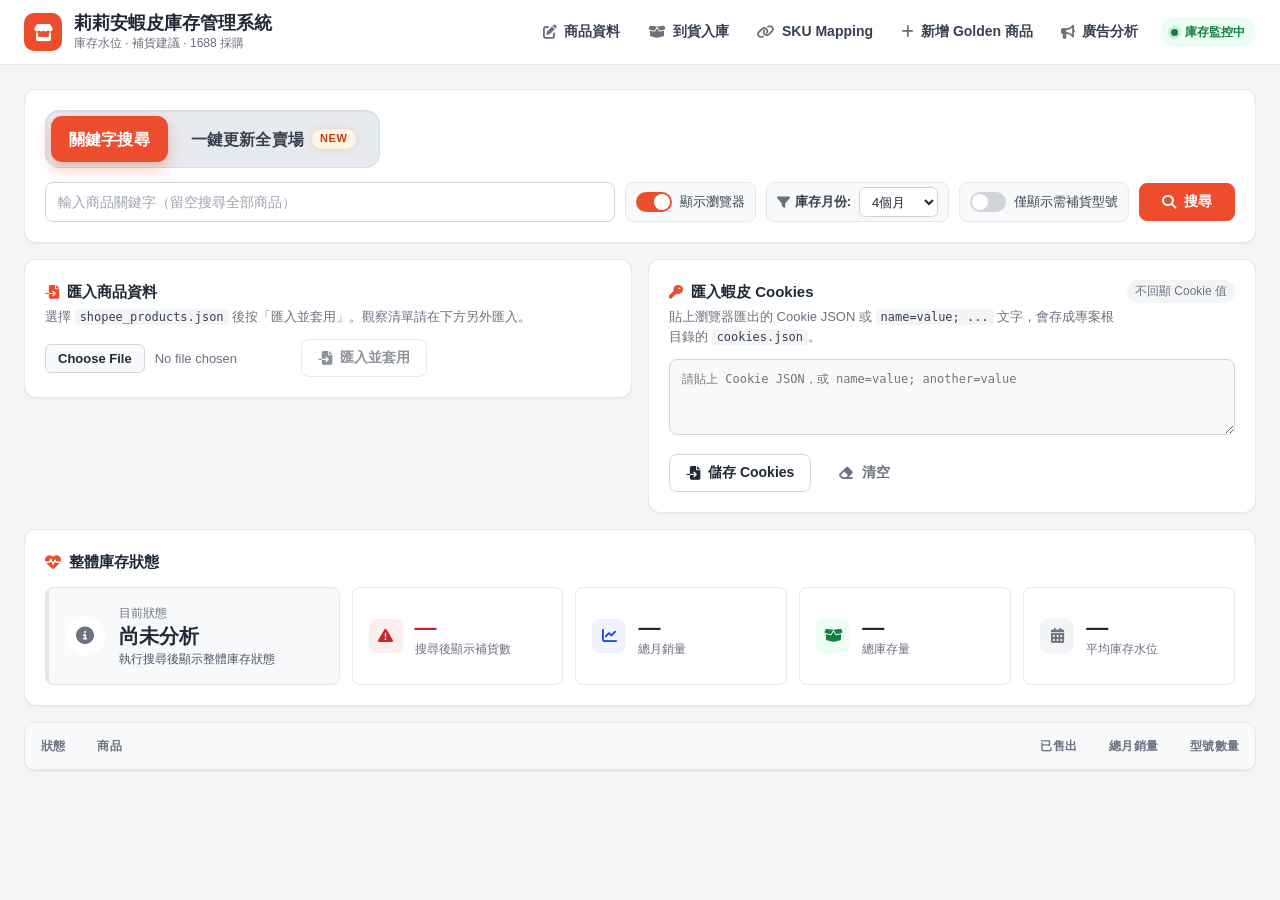
==== index.html @ fb9d6ea0 "Replace the Excel card with a prominent search-mode toggle. Keyword search stays the default and is " ====
<!DOCTYPE html>
<html lang="zh-TW">
<head>
    <meta charset="UTF-8">
    <meta name="viewport" content="width=device-width, initial-scale=1.0">
    <title>莉莉安蝦皮庫存管理系統</title>
    <link rel="stylesheet" href="https://cdnjs.cloudflare.com/ajax/libs/font-awesome/6.4.0/css/all.min.css">
    <link rel="stylesheet" href="styles.css?v=20261015-search-toggle-new">
</head>
<body class="inventory-home">
    <header>
        <div class="header-content">
            <div class="logo-container">
                <div class="logo-circle">
                    <i class="fas fa-store"></i>
                </div>
                <div class="brand-text">
                    <h1>莉莉安蝦皮庫存管理系統</h1>
                    <span class="brand-subtitle">庫存水位 · 補貨建議 · 1688 採購</span>
                </div>
            </div>
            <div class="header-actions">
                <a class="btn-secondary header-link-button" href="/products.html">
                    <i class="fas fa-pen-to-square"></i>
                    商品資料
                </a>
                <a class="btn-secondary header-link-button" href="/inbound.html">
                    <i class="fas fa-box-open"></i>
                    到貨入庫
                </a>
                <a class="btn-secondary header-link-button" href="/sku-mapping.html">
                    <i class="fas fa-link"></i>
                    SKU Mapping
                </a>
                <a class="btn-secondary header-link-button" href="/golden-import.html">
                    <i class="fas fa-plus"></i>
                    新增 Golden 商品
                </a>
                <a class="btn-secondary header-link-button" href="/ads.html">
                    <i class="fas fa-bullhorn"></i>
                    廣告分析
                </a>
                <div class="stats-badge">
                    <span class="stats-dot" aria-hidden="true"></span>
                    <span>庫存監控中</span>
                </div>
            </div>
        </div>
    </header>

    <div class="container">
        <div class="card">
            <div class="search-mode" role="group" aria-label="更新方式">
                <button type="button" id="searchModeKeyword" class="search-mode-option is-active" aria-pressed="true">關鍵字搜尋</button>
                <button type="button" id="searchModeOneClick" class="search-mode-option" aria-pressed="false" title="新功能：採用 Excel，比整店爬蟲快">一鍵更新全賣場<span class="search-mode-new" aria-hidden="true">NEW</span></button>
            </div>
            <div class="search-container">
                <div class="search-input-slot" id="searchInputSlot">
                    <input type="text" id="searchInput" placeholder="輸入商品關鍵字（留空搜尋全部商品）" aria-label="商品關鍵字">
                </div>
                <div class="one-click-slot" id="oneClickSlot" hidden>
                    <button id="oneClickUpdateButton" class="btn-primary" type="button">
                        <i class="fas fa-arrows-rotate"></i>
                        一鍵更新全賣場庫存
                    </button>
                    <p class="one-click-hint">新・採用 Excel，比整店爬蟲快</p>
                </div>
                <div class="headless-option">
                    <label class="toggle-switch">
                        <input type="checkbox" id="headlessMode" checked>
                        <span class="toggle-slider"></span>
                    </label>
                    <span>顯示瀏覽器</span>
                </div>
                <div class="filter-option">
                    <label for="inventoryMonth"><i class="fas fa-filter"></i> 庫存月份:</label>
                    <select id="inventoryMonth">
                        <option value="1">1個月</option>
                        <option value="2">2個月</option>
                        <option value="3">3個月</option>
                        <option value="4" selected>4個月</option>
                        <option value="5">5個月</option>
                        <option value="6">6個月</option>
                        <option value="7">7個月</option>
                        <option value="8">8個月</option>
                        <option value="9">9個月</option>
                        <option value="10">10個月</option>
                    </select>
                </div>
                <div class="filter-option">
                    <label class="toggle-switch">
                        <input type="checkbox" id="filterMode">
                        <span class="toggle-slider"></span>
                    </label>
                    <span>僅顯示需補貨型號</span>
                </div>
                <button id="searchButton" class="btn-primary">
                    <i class="fas fa-search"></i>
                    搜尋
                </button>
            </div>
        </div>

        <section class="home-tools" aria-label="資料匯入">
            <div class="card cookie-import-card shopee-products-import-card">
                <div class="cookie-import-header">
                    <div>
                        <h3><i class="fas fa-file-import"></i> 匯入商品資料</h3>
                        <p>選擇 <code>shopee_products.json</code> 後按「匯入並套用」。觀察清單請在下方另外匯入。</p>
                    </div>
                </div>
                <div class="shopee-products-import-actions">
                    <input id="shopeeProductsFile" type="file" accept=".json,application/json">
                    <button id="shopeeProductsImportButton" class="btn-secondary" type="button" disabled>
                        <i class="fas fa-file-import"></i>
                        匯入並套用
                    </button>
                    <span id="shopeeProductsImportStatus" class="shopee-products-import-status" role="status" aria-live="polite"></span>
                </div>
            </div>

            <div class="card cookie-import-card">
                <div class="cookie-import-header">
                    <div>
                        <h3><i class="fas fa-key"></i> 匯入蝦皮 Cookies</h3>
                        <p>貼上瀏覽器匯出的 Cookie JSON 或 <code>name=value; ...</code> 文字，會存成專案根目錄的 <code>cookies.json</code>。</p>
                    </div>
                    <span class="cookie-import-hint">不回顯 Cookie 值</span>
                </div>
                <textarea id="cookieImportText" class="cookie-import-textarea" rows="3" spellcheck="false" placeholder="請貼上 Cookie JSON，或 name=value; another=value" autocomplete="off"></textarea>
                <div class="cookie-import-actions">
                    <button id="cookieImportButton" class="btn-secondary" type="button">
                        <i class="fas fa-file-import"></i>
                        儲存 Cookies
                    </button>
                    <button id="cookieImportClearButton" class="btn-outline" type="button">
                        <i class="fas fa-eraser"></i>
                        清空
                    </button>
                    <span id="cookieImportStatus" class="cookie-import-status" role="status" aria-live="polite"></span>
                </div>
            </div>
        </section>

        <!-- 庫存健康儀表板 (Dashboard Summary) -->
        <div class="card dashboard-summary" id="dashboardSummary">
            <div class="dashboard-header">
                <i class="fas fa-heartbeat"></i>
                <h3>整體庫存狀態</h3>
            </div>
            <div class="dashboard-content">
                <!-- 狀態指示器 -->
                <div class="dashboard-status-card" id="overallStatusCard">
                    <div class="status-icon-wrapper">
                        <i class="fas fa-circle-info" id="statusIcon"></i>
                    </div>
                    <div class="status-info">
                        <div class="status-title">目前狀態</div>
                        <div class="status-value" id="overallStatusText">尚未分析</div>
                        <div class="status-desc" id="overallStatusDesc">執行搜尋後顯示整體庫存狀態</div>
                    </div>
                </div>

                <!-- 關鍵指標 -->
                <div class="dashboard-metrics">
                    <div class="metric-item">
                        <div class="metric-icon alert-icon">
                            <i class="fas fa-exclamation-triangle"></i>
                        </div>
                        <div class="metric-info">
                            <div class="metric-value text-danger" id="restockModelsCount">—</div>
                            <div class="metric-label" id="restockModelsLabel">搜尋後顯示補貨數</div>
                        </div>
                    </div>
                    
                    <div class="metric-item">
                        <div class="metric-icon info-icon">
                            <i class="fas fa-chart-line"></i>
                        </div>
                        <div class="metric-info">
                            <div class="metric-value" id="dashboardTotalSales">—</div>
                            <div class="metric-label">總月銷量</div>
                        </div>
                    </div>

                    <div class="metric-item">
                        <div class="metric-icon success-icon">
                            <i class="fas fa-box-open"></i>
                        </div>
                        <div class="metric-info">
                            <div class="metric-value" id="dashboardTotalStock">—</div>
                            <div class="metric-label">總庫存量</div>
                        </div>
                    </div>

                    <div class="metric-item">
                        <div class="metric-icon" id="avgLevelIconWrapper">
                            <i class="fas fa-calendar-alt"></i>
                        </div>
                        <div class="metric-info">
                            <div class="metric-value" id="dashboardAvgLevel">—</div>
                            <div class="metric-label">平均庫存水位</div>
                        </div>
                    </div>
                </div>
            </div>
        </div>

        <div class="card cookie-import-card personal-watchlist-card" id="personalWatchlistCard" hidden>
            <div class="cookie-import-header">
                <div>
                    <h3><i class="fas fa-bookmark"></i> 個人觀察清單</h3>
                    <p>匯入觀察清單後可切換「只顯示我的觀察清單」。清單會保留在此瀏覽器，再次匯入商品資料也會保留目前的篩選。</p>
                </div>
                <span class="cookie-import-hint" id="personalWatchlistSummary">尚未匯入</span>
            </div>
            <div class="personal-watchlist-actions">
                <input id="personalWatchlistFile" type="file" accept=".json,application/json">
                <button id="personalWatchlistImportButton" class="btn-secondary" type="button" disabled>
                    <i class="fas fa-file-import"></i>
                    匯入 JSON
                </button>
                <div class="filter-option personal-watchlist-toggle">
                    <label class="toggle-switch">
                        <input type="checkbox" id="personalWatchlistOnlyToggle" disabled>
                        <span class="toggle-slider"></span>
                    </label>
                    <span>只顯示我的觀察清單</span>
                </div>
                <span id="personalWatchlistStatus" class="personal-watchlist-status" role="status" aria-live="polite"></span>
            </div>
        </div>

        <!-- 進階搜尋區塊 -->
        <div class="card" id="advancedSearchCard" style="display: none;">
            <div class="search-container">
                <div class="filter-info">
                    <i class="fas fa-filter"></i>
                    <span>進階篩選</span>
                </div>
                <input type="text" id="advancedSearchInput" placeholder="輸入關鍵字...">
                <div class="filter-option search-option">
                    <span>搜尋範圍:</span>
                    <div class="radio-group">
                        <label>
                            <input type="radio" name="searchOption" id="searchOptionProduct" value="product" checked>
                            <span>商品名稱</span>
                        </label>
                        <label>
                            <input type="radio" name="searchOption" id="searchOptionModel" value="model">
                            <span>型號名稱</span>
                        </label>
                        <label>
                            <input type="radio" name="searchOption" id="searchOptionBoth" value="both">
                            <span>全部</span>
                        </label>
                    </div>
                </div>
                <div class="button-group">
                    <button id="advancedSearchButton" class="btn-secondary">
                        <i class="fas fa-search-plus"></i>
                        篩選
                    </button>
                    <button id="clearAdvancedSearchButton" class="btn-outline">
                        <i class="fas fa-times"></i>
                        清除篩選
                    </button>
                </div>
            </div>
        </div>

        <div id="loading" class="loading card">
            <div class="spinner-container">
                <div class="spinner"></div>
                <div class="spinner-inner"></div>
            </div>
            <h3 class="status-message">正在爬取資料，請稍候...</h3>
            <div class="progress-container">
                <div id="progressBar" class="progress-bar"></div>
            </div>
            <div id="progressText" class="progress-text">0%</div>
            <p id="statusMessage" class="status-message">初始化爬蟲...</p>
            <p>這可能需要幾分鐘時間，取決於商品數量</p>
        </div>

        <div id="batchRestockToolbar" class="card batch-restock-toolbar" hidden>
            <div>
                <strong><i class="fas fa-cart-plus"></i> 觀察清單整頁 1688 補貨</strong>
                <p id="batchRestockToolbarSummary">先預覽目前畫面可見的商品，確認後再依序加入採購車。</p>
            </div>
            <button id="openBatchRestockButton" type="button" class="btn-primary">
                <i class="fas fa-list-check"></i>
                整頁一鍵補貨
            </button>
        </div>

        <div id="restockBatchCard" class="card restock-batch-card" hidden>
            <div class="restock-batch-header">
                <div>
                    <strong id="restockBatchTitle">1688 批次補貨</strong>
                    <p id="restockBatchSummary">尚未開始整頁補貨。</p>
                </div>
                <span id="restockBatchStatusBadge" class="restock-batch-badge">待機</span>
            </div>
            <div id="restockBatchDetails" class="restock-batch-details"></div>
            <div class="restock-batch-actions">
                <button id="resumeRestockBatchButton" type="button" class="btn-primary" hidden>
                    重新檢查採購車並繼續
                </button>
                <a id="openRestockBatchReportLink" class="btn-secondary" hidden target="_blank" rel="noopener">
                    開啟報告
                </a>
            </div>
        </div>
        
        <div class="table-container">
            <table class="product-list" id="productTable">
                <thead>
                    <tr>
                        <th>狀態</th>
                        <th>商品</th>
                        <th>已售出</th>
                        <th>總月銷量</th>
                        <th>型號數量</th>
                    </tr>
                </thead>
                <tbody id="productList">
                    <!-- 商品資料將在這裡動態生成 -->
                </tbody>
            </table>
        </div>
    </div>

    <section id="restockOperationStatus" class="restock-operation-status" aria-live="polite" hidden></section>

    <script src="script.js?v=20261015-search-toggle-new"></script>
</body>
</html>
---- styles.css ----
:root {
    --primary-color: #ff5722;
    --secondary-color: #ff9800;
    --accent-color: #2196f3;
    --text-color: #333;
    --light-gray: #f5f5f5;
    --medium-gray: #e0e0e0;
    --dark-gray: #757575;
    --success-color: #4caf50;
    --warning-color: #ff9800;
    --danger-color: #f44336;
    --border-radius: 8px;
    --box-shadow: 0 4px 6px rgba(0, 0, 0, 0.1);
    --transition: all 0.3s ease;
}

* {
    margin: 0;
    padding: 0;
    box-sizing: border-box;
}

body {
    font-family: 'Segoe UI', Tahoma, Geneva, Verdana, sans-serif;
    background-color: #f9f9f9;
    color: var(--text-color);
    line-height: 1.6;
    padding: 0;
    margin: 0;
}

.container {
    max-width: 1200px;
    margin: 0 auto;
    padding: 20px;
}

header {
    background: linear-gradient(135deg, #ff7043, #ff5722);
    color: white;
    padding: 25px 0 0 0;
    box-shadow: 0 4px 12px rgba(0, 0, 0, 0.1);
    margin-bottom: 40px;
    position: relative;
    overflow: hidden;
}

.header-content {
    display: flex;
    justify-content: space-between;
    align-items: center;
    max-width: 1200px;
    margin: 0 auto;
    padding: 0 20px 20px;
    position: relative;
    z-index: 2;
}

.logo-container {
    display: flex;
    align-items: center;
    gap: 15px;
}

.logo-circle {
    width: 50px;
    height: 50px;
    background-color: white;
    border-radius: 50%;
    display: flex;
    align-items: center;
    justify-content: center;
    box-shadow: 0 4px 8px rgba(0, 0, 0, 0.1);
    animation: pulse 2s infinite;
}

@keyframes pulse {
    0% {
        box-shadow: 0 0 0 0 rgba(255, 255, 255, 0.7);
    }
    70% {
        box-shadow: 0 0 0 10px rgba(255, 255, 255, 0);
    }
    100% {
        box-shadow: 0 0 0 0 rgba(255, 255, 255, 0);
    }
}

.logo-circle i {
    font-size: 24px;
    color: #ff5722;
}

h1 {
    font-size: 28px;
    font-weight: 600;
    margin: 0;
    text-shadow: 1px 1px 2px rgba(0, 0, 0, 0.1);
    letter-spacing: 0.5px;
}

.header-actions {
    display: flex;
    gap: 15px;
    align-items: center;
}

.stats-badge {
    display: flex;
    align-items: center;
    gap: 8px;
    background-color: rgba(255, 255, 255, 0.2);
    padding: 8px 15px;
    border-radius: 20px;
    font-size: 14px;
    font-weight: 500;
    transition: all 0.3s ease;
    cursor: pointer;
}

.stats-badge:hover {
    background-color: rgba(255, 255, 255, 0.3);
    transform: translateY(-2px);
}

.stats-badge i {
    font-size: 16px;
}

.header-wave {
    position: absolute;
    bottom: 0;
    left: 0;
    width: 100%;
    line-height: 0;
    z-index: 1;
}

.header-wave svg {
    display: block;
    width: 100%;
    height: 40px;
}

.alibaba-field-grid {
    display: grid;
    grid-template-columns: repeat(2, minmax(0, 1fr));
    gap: 12px;
}

.alibaba-field-grid label {
    display: block;
    margin-bottom: 5px;
}

.alibaba-edit-message.success {
    color: var(--success-color);
}

@keyframes fadeIn {
    from { opacity: 0; transform: translateY(-10px); }
    to { opacity: 1; transform: translateY(0); }
}

.logo-container {
    animation: fadeIn 0.8s ease-out;
}

.header-actions {
    animation: fadeIn 0.8s ease-out 0.2s forwards;
    opacity: 0;
    transform: translateY(-10px);
}

@media (max-width: 768px) {
    .header-content {
        flex-direction: column;
        align-items: flex-start;
        gap: 15px;
    }
    
    .header-actions {
        align-self: flex-end;
        flex-direction: column;
        gap: 10px;
    }

    .alibaba-field-grid {
        grid-template-columns: 1fr;
    }

    h1 {
        font-size: 24px;
    }
}

@media (max-width: 480px) {
    .header-actions {
        align-self: stretch;
        justify-content: flex-end;
    }
    
    .stats-badge {
        padding: 6px 10px;
        font-size: 12px;
    }
    
    .logo-circle {
        width: 40px;
        height: 40px;
    }
    
    .logo-circle i {
        font-size: 20px;
    }
    
    h1 {
        font-size: 20px;
    }
}

.card {
    background-color: white;
    border-radius: var(--border-radius);
    box-shadow: var(--box-shadow);
    padding: 25px;
    margin-bottom: 30px;
    transition: var(--transition);
}

.card:hover {
    box-shadow: 0 8px 15px rgba(0, 0, 0, 0.1);
    transform: translateY(-2px);
}

.search-container {
    display: flex;
    flex-wrap: wrap;
    gap: 15px;
    margin-bottom: 25px;
    align-items: center;
}

input[type="text"] {
    flex: 1;
    min-width: 250px;
    padding: 12px 15px;
    font-size: 16px;
    border: 1px solid var(--medium-gray);
    border-radius: var(--border-radius);
    transition: var(--transition);
    outline: none;
}

input[type="text"]:focus {
    border-color: var(--accent-color);
    box-shadow: 0 0 0 2px rgba(33, 150, 243, 0.2);
}

button {
    padding: 12px 20px;
    font-size: 16px;
    font-weight: 500;
    border: none;
    border-radius: var(--border-radius);
    cursor: pointer;
    transition: var(--transition);
    display: flex;
    align-items: center;
    justify-content: center;
    gap: 8px;
}

.btn-primary {
    background-color: var(--accent-color);
    color: white;
}

.btn-primary:hover {
    background-color: #1976d2;
    transform: translateY(-2px);
}

.btn-secondary {
    background-color: var(--secondary-color);
    color: white;
    text-align: center;
}

.btn-secondary:hover {
    background-color: #e68900;
    transform: translateY(-2px);
}

.header-link-button {
    text-decoration: none;
}

.cookie-import-card {
    background: linear-gradient(180deg, #fffaf2 0%, #ffffff 100%);
    border: 1px solid rgba(255, 152, 0, 0.2);
}

.cookie-import-header {
    display: flex;
    align-items: flex-start;
    justify-content: space-between;
    gap: 16px;
    margin-bottom: 12px;
}

.cookie-import-header h3 {
    margin: 0 0 6px;
    color: #c96b00;
}

.cookie-import-header p {
    margin: 0;
    color: var(--dark-gray);
    font-size: 14px;
}

.cookie-import-hint {
    color: #6b7280;
    font-size: 12px;
    text-align: right;
}

.cookie-import-textarea {
    width: 100%;
    min-height: 120px;
    padding: 12px;
    border: 1px solid #d7dce2;
    border-radius: var(--border-radius);
    background: #fff;
    color: #263238;
    font-family: ui-monospace, SFMono-Regular, Menlo, Monaco, Consolas, monospace;
    font-size: 13px;
    line-height: 1.5;
    resize: vertical;
    box-sizing: border-box;
}

.cookie-import-textarea:focus {
    border-color: var(--accent-color);
    outline: 2px solid rgba(255, 152, 0, 0.18);
}

.cookie-import-actions {
    display: flex;
    align-items: center;
    gap: 10px;
    margin-top: 12px;
}

.cookie-import-status {
    color: var(--dark-gray);
    font-size: 14px;
}

.cookie-import-status.success {
    color: #2e7d32;
}

.cookie-import-status.error {
    color: #c62828;
}

.shopee-products-import-actions {
    display: flex;
    align-items: center;
    flex-wrap: wrap;
    gap: 10px;
    margin-top: 12px;
}

.shopee-products-import-status {
    min-height: 22px;
    color: var(--dark-gray);
    font-size: 14px;
}

.shopee-products-import-status.success { color: #2e7d32; }
.shopee-products-import-status.error { color: #c62828; }
.shopee-products-import-status.loading { color: #2563c7; }

.personal-watchlist-card {
    background: linear-gradient(180deg, #f7fbff 0%, #ffffff 100%);
    border: 1px solid rgba(37, 99, 199, 0.18);
}

.personal-watchlist-card .cookie-import-header h3 {
    color: #1d4f91;
}

.personal-watchlist-actions {
    display: flex;
    align-items: center;
    flex-wrap: wrap;
    gap: 12px;
}

.personal-watchlist-toggle {
    margin: 0;
}

.personal-watchlist-status {
    min-height: 22px;
    color: var(--dark-gray);
    font-size: 14px;
}

.personal-watchlist-status.success { color: #2e7d32; }
.personal-watchlist-status.error { color: #c62828; }

@media (max-width: 768px) {
    .cookie-import-header {
        flex-direction: column;
    }

    .cookie-import-hint {
        text-align: left;
    }

    .cookie-import-actions {
        align-items: stretch;
        flex-wrap: wrap;
    }

    .shopee-products-import-actions {
        align-items: stretch;
        flex-direction: column;
    }

    .personal-watchlist-actions {
        align-items: stretch;
        flex-direction: column;
    }
}

button:disabled {
    opacity: 0.6;
    cursor: not-allowed;
    transform: none;
}

.headless-option {
    display: flex;
    align-items: center;
    gap: 8px;
    margin-left: 10px;
    background-color: white;
    padding: 8px 15px;
    border-radius: var(--border-radius);
    box-shadow: 0 2px 4px rgba(0, 0, 0, 0.05);
}

.toggle-switch {
    position: relative;
    display: inline-block;
    width: 50px;
    height: 24px;
}

.toggle-switch input {
    opacity: 0;
    width: 0;
    height: 0;
}

.toggle-slider {
    position: absolute;
    cursor: pointer;
    top: 0;
    left: 0;
    right: 0;
    bottom: 0;
    background-color: #ccc;
    transition: .4s;
    border-radius: 24px;
}

.toggle-slider:before {
    position: absolute;
    content: "";
    height: 16px;
    width: 16px;
    left: 4px;
    bottom: 4px;
    background-color: white;
    transition: .4s;
    border-radius: 50%;
}

input:checked + .toggle-slider {
    background-color: var(--accent-color);
}

input:checked + .toggle-slider:before {
    transform: translateX(26px);
}

.loading {
    display: none;
    text-align: center;
    margin: 30px 0;
}

.spinner-container {
    position: relative;
    width: 100px;
    height: 100px;
    margin: 0 auto 20px;
}

.spinner {
    width: 100px;
    height: 100px;
    border: 4px solid rgba(33, 150, 243, 0.1);
    border-radius: 50%;
    border-top: 4px solid var(--accent-color);
    animation: spin 1s linear infinite;
}

.spinner-inner {
    position: absolute;
    top: 15px;
    left: 15px;
    width: 70px;
    height: 70px;
    border: 4px solid rgba(255, 87, 34, 0.1);
    border-radius: 50%;
    border-top: 4px solid var(--primary-color);
    animation: spin 1.5s linear infinite reverse;
}

@keyframes spin {
    0% { transform: rotate(0deg); }
    100% { transform: rotate(360deg); }
}

.progress-container {
    width: 100%;
    max-width: 500px;
    margin: 25px auto;
    background-color: var(--light-gray);
    border-radius: 10px;
    overflow: hidden;
    height: 8px;
}

.progress-bar {
    width: 0%;
    height: 100%;
    background: linear-gradient(90deg, var(--accent-color), var(--primary-color));
    border-radius: 10px;
    transition: width 0.5s ease;
    position: relative;
}

.progress-text {
    text-align: center;
    margin-top: 10px;
    font-weight: 500;
    color: var(--dark-gray);
}

.status-message {
    margin: 15px 0;
    font-size: 18px;
    font-weight: 500;
    color: var(--dark-gray);
}

.table-container {
    overflow-x: auto;
    border-radius: var(--border-radius);
    box-shadow: var(--box-shadow);
}

.product-list {
    width: 100%;
    border-collapse: collapse;
    background-color: white;
}

.product-list th, .product-list td {
    padding: 15px;
    text-align: left;
    border-bottom: 1px solid var(--medium-gray);
}

.product-list th {
    background-color: #f8f9fa;
    font-weight: 600;
    color: var(--dark-gray);
    position: sticky;
    top: 0;
    z-index: 10;
}

.product-list tr:hover {
    background-color: #f8f9fa;
}

.product-list tr:last-child td {
    border-bottom: none;
}

.product-image {
    width: 60px;
    height: 60px;
    object-fit: cover;
    border-radius: 8px;
    box-shadow: 0 2px 4px rgba(0, 0, 0, 0.1);
    transition: transform 0.3s ease;
}

.product-image:hover {
    transform: scale(2.5);
    z-index: 999;
    position: relative;
    cursor: pointer;
    box-shadow: 0 10px 20px rgba(0,0,0,0.3);
}

.product-name {
    display: flex;
    align-items: center;
    gap: 15px;
}

.product-name span {
    font-weight: 500;
}

.model-info {
    margin-top: 10px;
    font-size: 13px;
    color: var(--dark-gray);
    max-height: 200px;
    overflow-y: auto;
    padding-right: 10px;
}

.model-item {
    display: flex;
    align-items: center;
    margin-top: 8px;
    padding: 8px;
    border-radius: 6px;
    background-color: #f8f9fa;
    transition: var(--transition);
}

.model-item:hover {
    background-color: #e9ecef;
    transform: translateX(5px);
}

.model-image {
    width: 30px;
    height: 30px;
    object-fit: cover;
    border-radius: 4px;
    margin-right: 10px;
    box-shadow: 0 2px 4px rgba(0, 0, 0, 0.1);
}

.badge-alibaba-restock {
    background-color: #0f766e;
    color: #fff;
    border: 1px solid #0f766e;
    cursor: pointer;
    display: inline-block;
    font-size: 12px;
    padding: 4px 8px;
}

.badge-alibaba-restock:hover {
    background-color: #0b5f59;
}

.model-batch-actions {
    margin: 0 0 10px 42px;
    display: flex;
    align-items: center;
    gap: 8px;
    flex-wrap: wrap;
}

.batch-restock-button {
    border-radius: 6px;
    font-size: 13px;
    padding: 7px 12px;
}

.batch-restock-button:disabled {
    background: #fff3e0;
    border-color: #ffcc80;
    color: #b45309;
    cursor: not-allowed;
    opacity: 1;
}

.badge-restock-adjust {
    border: 1px solid #0f766e;
    border-radius: 6px;
    background: #fff;
    color: #0f766e;
    cursor: pointer;
    font-size: 13px;
    padding: 7px 12px;
}

.badge-restock-adjust:hover {
    background: #ecfdf5;
}

.batch-restock-toolbar {
    display: flex;
    align-items: center;
    justify-content: space-between;
    gap: 20px;
    border-left: 4px solid #0f766e;
}

.batch-restock-toolbar[hidden] {
    display: none;
}

.batch-restock-toolbar strong {
    color: #0f5f59;
    font-size: 17px;
}

.batch-restock-toolbar p {
    margin: 4px 0 0;
    color: var(--dark-gray);
    font-size: 13px;
}

.batch-restock-toolbar button {
    flex: 0 0 auto;
}

.restock-batch-card {
    border-left: 4px solid #0f766e;
}

.restock-batch-card[hidden] {
    display: none;
}

.restock-batch-header {
    display: flex;
    align-items: flex-start;
    justify-content: space-between;
    gap: 16px;
}

.restock-batch-header p {
    margin: 4px 0 0;
    color: var(--dark-gray);
    font-size: 13px;
}

.restock-batch-badge {
    flex: 0 0 auto;
    padding: 4px 10px;
    border-radius: 999px;
    background: #e0f2f1;
    color: #0f5f59;
    font-size: 13px;
    font-weight: 600;
}

.restock-batch-card.is-running .restock-batch-badge {
    background: #fff7ed;
    color: #c2410c;
}

.restock-batch-card.is-paused .restock-batch-badge,
.restock-batch-card.is-error .restock-batch-badge {
    background: #fdecea;
    color: #b42318;
}

.restock-batch-card.is-success .restock-batch-badge {
    background: #e8f5e9;
    color: #1b5e20;
}

.restock-batch-details {
    margin-top: 12px;
    font-size: 13px;
    color: var(--dark-gray);
}

.restock-batch-details ul {
    margin: 8px 0 0;
    padding-left: 18px;
}

.restock-batch-actions {
    display: flex;
    flex-wrap: wrap;
    gap: 8px;
    margin-top: 14px;
}

.batch-restock-review {
    margin: 12px 0;
    padding: 12px;
    border: 1px solid #d1d5db;
    border-radius: 8px;
    background: #f8fafc;
    font-size: 13px;
}

.batch-restock-review ul {
    margin: 8px 0 0;
    padding-left: 18px;
}

.actions {
    display: flex;
    gap: 10px;
}

.badge {
    display: inline-block;
    padding: 4px 8px;
    border-radius: 12px;
    font-size: 12px;
    font-weight: 600;
    text-align: center;
}

.badge-primary {
    background-color: #e3f2fd;
    color: var(--accent-color);
}

.badge-success {
    background-color: #e8f5e9;
    color: var(--success-color);
}

.badge-warning {
    background-color: #fff3e0;
    color: var(--warning-color);
}

.badge-info {
    background-color: #e3f2fd;
    color: #0288d1;
}

.badge-purple {
    background-color: #f3e5f5;
    color: #7b1fa2;
}

.badge-alibaba {
    background-color: #ff6a00;
    color: #fff;
    text-decoration: none;
    cursor: pointer;
}

.badge-alibaba:hover {
    background-color: #e55d00;
    text-decoration: none;
}

.badge-1688-sku {
    border: 1px solid transparent;
    cursor: pointer;
    display: inline-block;
    max-width: 260px;
    overflow: hidden;
    padding: 4px 8px;
    text-overflow: ellipsis;
    vertical-align: middle;
    white-space: nowrap;
}

.badge-1688-sku.is-mapped {
    background: #e8f5e9;
    border-color: #a5d6a7;
    color: #1b5e20;
}

.badge-1688-sku.is-mapped:hover {
    background: #d7efda;
}

.badge-1688-sku.is-missing {
    background: #fff8e1;
    border-color: #ffcc80;
    color: #b45309;
}

.badge-1688-sku.is-missing:hover {
    background: #ffefc1;
}

.badge-edit-alibaba {
    background-color: #eef2f7;
    color: #455a64;
    border: 1px solid #cfd8dc;
    cursor: pointer;
    display: inline-block;
    font-size: 12px;
    padding: 4px 8px;
}

.badge-edit-alibaba:hover {
    background-color: #dfe6ee;
}

.alibaba-modal.hidden {
    display: none;
}

.alibaba-modal {
    position: fixed;
    inset: 0;
    z-index: 2000;
    display: flex;
    align-items: center;
    justify-content: center;
    padding: 20px;
}

.alibaba-modal-backdrop {
    position: absolute;
    inset: 0;
    background: rgba(0, 0, 0, 0.45);
}

.alibaba-modal-panel {
    position: relative;
    width: min(680px, 100%);
    max-height: 90vh;
    overflow: auto;
    background: #fff;
    border-radius: 8px;
    box-shadow: 0 16px 40px rgba(0, 0, 0, 0.25);
}

.sku-mapping-modal-panel {
    width: min(920px, 100%);
}

.sku-mapping-product-link.disabled {
    color: var(--dark-gray);
    pointer-events: none;
    text-decoration: none;
}

.sku-mapping-help {
    margin: -2px 0 2px;
    color: var(--dark-gray);
    font-size: 13px;
    line-height: 1.5;
}

.sku-mapping-rows {
    display: grid;
    gap: 10px;
    max-height: 52vh;
    overflow: auto;
    padding: 2px;
}

.sku-mapping-row {
    display: grid;
    grid-template-columns: minmax(140px, 0.75fr) minmax(180px, 1fr) minmax(180px, 1fr) auto;
    align-items: center;
    gap: 10px;
    padding: 10px;
    border: 1px solid var(--medium-gray);
    border-radius: 6px;
    background: #fff;
}

.sku-mapping-row.is-active {
    border-color: #f59e0b;
    background: #fffbeb;
}

.sku-mapping-model-name {
    font-weight: 700;
    overflow-wrap: anywhere;
}

.sku-mapping-product-link {
    color: #ea580c;
    font-weight: 700;
    white-space: nowrap;
}

@media (max-width: 640px) {
    .sku-mapping-row {
        grid-template-columns: 1fr;
        gap: 6px;
    }
}

.alibaba-modal-header {
    display: flex;
    align-items: center;
    justify-content: space-between;
    gap: 12px;
    padding: 18px 20px;
    border-bottom: 1px solid var(--medium-gray);
}

.alibaba-modal-header h3 {
    margin: 0;
    font-size: 20px;
}

.alibaba-modal-close {
    width: 32px;
    height: 32px;
    padding: 0;
    border-radius: 6px;
    background: #f1f3f5;
    color: var(--text-color);
    font-size: 22px;
    line-height: 1;
}

.alibaba-model-summary {
    padding: 16px 20px 0;
    color: var(--dark-gray);
    font-size: 14px;
}

.alibaba-model-summary div {
    margin-bottom: 6px;
}

.alibaba-edit-form {
    display: grid;
    gap: 10px;
    padding: 16px 20px 20px;
}

.alibaba-edit-form label {
    font-weight: 600;
    color: var(--text-color);
}

.alibaba-edit-form input,
.alibaba-edit-form select {
    width: 100%;
    padding: 10px 12px;
    border: 1px solid var(--medium-gray);
    border-radius: 6px;
    font-size: 14px;
}

.alibaba-selected-models.hidden {
    display: none;
}

.alibaba-selected-models {
    border: 1px solid var(--medium-gray);
    border-radius: 6px;
    overflow: hidden;
}

.alibaba-selected-models-header {
    display: flex;
    align-items: center;
    justify-content: space-between;
    gap: 12px;
    padding: 10px 12px;
    background: #f8f9fa;
    border-bottom: 1px solid var(--medium-gray);
    font-size: 14px;
    font-weight: 600;
}

.alibaba-selected-models-actions {
    display: flex;
    gap: 8px;
    flex-shrink: 0;
}

.alibaba-selected-models-actions button {
    min-width: 56px;
    padding: 6px 10px;
    font-size: 13px;
}

.alibaba-selected-models-list {
    max-height: 260px;
    overflow: auto;
}

.alibaba-selected-model-option {
    display: grid;
    grid-template-columns: auto 1fr auto;
    align-items: center;
    gap: 10px;
    padding: 10px 12px;
    border-bottom: 1px solid #edf0f2;
    font-weight: 400;
    cursor: pointer;
}

.alibaba-selected-model-option:last-child {
    border-bottom: 0;
}

.alibaba-selected-model-option input {
    width: auto;
    margin: 0;
}

.alibaba-selected-model-details {
    min-width: 0;
    display: grid;
    gap: 3px;
}

.alibaba-selected-model-name,
.alibaba-selected-model-meta {
    overflow-wrap: anywhere;
}

.alibaba-selected-model-name {
    color: var(--text-color);
    font-size: 14px;
}

.alibaba-selected-model-meta {
    color: var(--dark-gray);
    font-size: 12px;
}

.alibaba-selected-model-status {
    justify-self: end;
    white-space: nowrap;
    border-radius: 6px;
    padding: 4px 8px;
    font-size: 12px;
    font-weight: 600;
}

.alibaba-selected-model-status.has-url {
    background: #e8f5e9;
    color: #2e7d32;
}

.alibaba-selected-model-status.missing-url {
    background: #fff3e0;
    color: #ef6c00;
}

.alibaba-selected-models-empty {
    padding: 14px 12px;
    color: var(--dark-gray);
    font-size: 14px;
}

.alibaba-edit-message {
    min-height: 20px;
    color: var(--dark-gray);
    font-size: 14px;
}

.alibaba-edit-message.error {
    color: var(--danger-color);
}

.alibaba-modal-actions {
    display: flex;
    justify-content: flex-end;
    gap: 10px;
    margin-top: 8px;
}

.alibaba-modal-actions button {
    min-width: 88px;
}

.restock-result-panel {
    max-width: 920px;
}

.restock-result-message {
    margin: 4px 0 14px;
    color: #4b5563;
    font-weight: 700;
}

.restock-result-count-check {
    margin: 0 0 14px;
    padding: 12px 14px;
    border-radius: 12px;
    font-weight: 700;
}

.restock-result-count-check.is-success {
    color: #16794f;
    background: #e8f7ef;
}

.restock-result-count-check.is-error {
    color: #b42318;
    background: #ffebe9;
    border: 1px solid #ffc9c4;
}

.restock-result-count-check[hidden] {
    display: none;
}

.restock-result-counts {
    display: flex;
    flex-wrap: wrap;
    gap: 10px;
    margin-bottom: 14px;
}

.restock-result-counts span {
    padding: 8px 12px;
    border-radius: 999px;
    background: #f3f4f6;
}

.restock-result-counts .is-success { color: #16794f; background: #e8f7ef; }
.restock-result-counts .is-warning { color: #9a6700; background: #fff4d6; }
.restock-result-counts .is-error { color: #b42318; background: #ffebe9; }

.restock-result-sections {
    display: grid;
    gap: 12px;
    max-height: min(55vh, 560px);
    overflow: auto;
}

.restock-result-sections section {
    padding: 12px 14px;
    border: 1px solid #dce3e8;
    border-radius: 14px;
    background: #f8fafb;
}

.restock-result-sections section.is-error {
    border-color: #ffc9c4;
    background: #fff7f6;
}

.restock-result-sections h4 {
    margin: 0 0 8px;
}

.restock-result-list {
    display: grid;
    gap: 8px;
    margin: 0;
    padding: 0;
    list-style: none;
}

.restock-result-list li {
    display: grid;
    grid-template-columns: minmax(180px, 0.7fr) minmax(260px, 1.3fr);
    gap: 12px;
    line-height: 1.45;
}

.restock-result-list span,
.restock-result-empty {
    color: #68727d;
}

.restock-result-empty {
    margin: 0;
}

.restock-operation-status {
    position: fixed;
    right: 22px;
    bottom: 22px;
    z-index: 1000;
    display: block;
    width: min(540px, calc(100vw - 44px));
    margin: 0;
    padding: 16px 18px;
    border-radius: 10px;
    border: 2px solid #b8d4ec;
    background: #eef7ff;
    color: #174b76;
    box-shadow: 0 14px 38px #102a4360;
    transition: opacity 0.18s ease, transform 0.18s ease;
}

.restock-operation-status[hidden] {
    display: none;
}

.restock-operation-status.is-dismissing {
    opacity: 0;
    transform: translateY(8px);
    pointer-events: none;
}

.restock-operation-status.success {
    border-color: #9ed8bb;
    background: #ecfbf2;
    color: #09653a;
}

.restock-operation-status.error {
    border-color: #efb0b0;
    background: #fff1f1;
    color: #9b2020;
}

.restock-operation-heading {
    display: flex;
    align-items: center;
    gap: 9px;
}

.restock-operation-heading strong {
    font-size: 17px;
}

.restock-operation-badge {
    margin-left: auto;
    padding: 3px 9px;
    border-radius: 999px;
    background: #1769aa;
    color: #fff;
    font-size: 12px;
    font-weight: 700;
}

.restock-operation-status.success .restock-operation-badge {
    background: #0a8550;
}

.restock-operation-status.error .restock-operation-badge {
    background: #b42318;
}

.restock-operation-close {
    margin-left: 3px;
    padding: 0 2px;
    border: 0;
    background: transparent;
    color: currentColor;
    font-size: 24px;
    font-weight: 700;
    line-height: 1;
    opacity: 0.68;
}

.restock-operation-close:hover {
    border: 0;
    background: transparent;
    opacity: 1;
}

.restock-operation-close:focus-visible {
    outline: 2px solid currentColor;
    outline-offset: 3px;
}

.restock-operation-message {
    margin-top: 7px;
    font-size: 14px;
    font-weight: 600;
    overflow-wrap: anywhere;
}

.restock-operation-status small {
    display: block;
    margin-top: 8px;
}

.restock-operation-progress-row {
    display: grid;
    grid-template-columns: minmax(120px, 1fr) auto;
    align-items: center;
    gap: 12px;
    margin-top: 11px;
}

.restock-operation-progress {
    height: 12px;
    overflow: hidden;
    border-radius: 999px;
    background: #cfe0ef;
}

.restock-operation-progress i {
    display: block;
    height: 100%;
    min-width: 8%;
    border-radius: inherit;
    background: linear-gradient(90deg, #1769aa, #38a3db);
    transition: width 0.3s ease;
}

.restock-operation-progress-row > b {
    min-width: 112px;
    text-align: right;
    font-size: 13px;
}

.restock-operation-spinner {
    width: 16px;
    height: 16px;
    border: 3px solid #b9d8f2;
    border-top-color: #1769aa;
    border-radius: 50%;
    animation: restock-spin 0.8s linear infinite;
    flex: 0 0 auto;
}

@keyframes restock-spin {
    to { transform: rotate(360deg); }
}

@media (max-width: 650px) {
    .restock-operation-status {
        right: 10px;
        bottom: 10px;
        width: calc(100vw - 20px);
    }

    .restock-operation-heading strong {
        font-size: 15px;
    }
}

@media (max-width: 720px) {
    .restock-result-list li {
        grid-template-columns: 1fr;
        gap: 2px;
    }
}

.restock-adjustment-panel {
    width: min(780px, 100%);
}

.batch-restock-panel {
    width: min(860px, 100%);
}

.restock-modal-product-name {
    padding: 14px 20px 8px;
    color: var(--text-color);
    font-weight: 700;
}

.restock-adjustment-list,
.batch-restock-list {
    max-height: 52vh;
    margin: 8px 20px 0;
    overflow: auto;
    border: 1px solid var(--medium-gray);
    border-radius: 8px;
}

.restock-adjustment-row {
    display: grid;
    grid-template-columns: minmax(0, 1fr) auto 110px;
    align-items: center;
    gap: 12px;
    padding: 11px 12px;
    border-bottom: 1px solid #edf0f2;
}

.restock-adjustment-row:last-child,
.batch-restock-product:last-child {
    border-bottom: 0;
}

.restock-adjustment-name,
.batch-restock-product-copy {
    min-width: 0;
    display: grid;
    gap: 2px;
}

.restock-adjustment-name strong,
.batch-restock-product-copy strong {
    overflow: hidden;
    color: var(--text-color);
    text-overflow: ellipsis;
    white-space: nowrap;
}

.restock-adjustment-name small,
.batch-restock-product-copy small {
    overflow: hidden;
    color: var(--dark-gray);
    font-size: 12px;
    text-overflow: ellipsis;
    white-space: nowrap;
}

.restock-original-qty {
    border-radius: 999px;
    background: #f1f5f9;
    color: #475569;
    font-size: 12px;
    padding: 4px 8px;
    white-space: nowrap;
}

.restock-adjustment-row input[type="number"] {
    width: 110px;
    padding: 8px 10px;
    border: 1px solid #cbd5e1;
    border-radius: 6px;
    font-size: 15px;
    text-align: right;
}

.restock-modal-summary {
    margin: 12px 20px 0;
    padding: 11px 12px;
    border: 1px solid #99d5ce;
    border-radius: 8px;
    background: #f0fdfa;
    color: #115e59;
}

.restock-modal-summary.is-warning {
    border-color: #f6c453;
    background: #fffbeb;
    color: #92400e;
}

.restock-modal-summary.is-over-limit {
    border-color: #f4a3a3;
    background: #fff1f2;
    color: #b91c1c;
}

.restock-adjustment-panel > .alibaba-edit-message,
.batch-restock-panel > .alibaba-edit-message,
.batch-restock-limit-note {
    margin: 9px 20px 0;
}

.restock-modal-actions {
    padding: 0 20px 20px;
}

.batch-restock-controls {
    display: flex;
    align-items: center;
    justify-content: space-between;
    gap: 12px;
    padding: 13px 20px 4px;
    color: var(--dark-gray);
    font-size: 13px;
}

.batch-restock-controls > div {
    display: flex;
    gap: 7px;
}

.batch-restock-controls button {
    padding: 6px 10px;
    font-size: 12px;
}

.batch-restock-product {
    display: grid;
    grid-template-columns: auto 56px minmax(0, 1fr);
    align-items: center;
    gap: 11px;
    padding: 11px 12px;
    border-bottom: 1px solid #edf0f2;
    cursor: pointer;
}

.batch-restock-product:hover {
    background: #f8fafc;
}

.batch-restock-product.is-disabled {
    background: #f8f9fa;
    cursor: not-allowed;
    opacity: 0.7;
}

.batch-restock-product input {
    width: 18px;
    height: 18px;
    accent-color: #0f766e;
}

.batch-restock-product-image {
    display: grid;
    width: 56px;
    height: 56px;
    place-items: center;
    overflow: hidden;
    border: 1px solid #e2e8f0;
    border-radius: 10px;
    background: #f8fafc;
    color: #94a3b8;
}

.batch-restock-product-image img {
    width: 100%;
    height: 100%;
    object-fit: cover;
}

.batch-restock-product-image.is-missing {
    font-size: 18px;
}

.batch-restock-limit-note {
    color: #64748b;
    font-size: 12px;
}

@media (max-width: 640px) {
    .batch-restock-toolbar,
    .batch-restock-controls {
        align-items: stretch;
        flex-direction: column;
    }

    .restock-adjustment-row {
        grid-template-columns: minmax(0, 1fr) 92px;
    }

    .restock-adjustment-name {
        grid-column: 1 / -1;
    }

    .restock-adjustment-row input[type="number"] {
        width: 92px;
    }

    .batch-restock-product {
        grid-template-columns: auto 48px minmax(0, 1fr);
    }

    .batch-restock-product-image {
        width: 48px;
        height: 48px;
    }
}

.empty-state {
    text-align: center;
    padding: 40px 20px;
    color: var(--dark-gray);
}

.empty-state i {
    font-size: 48px;
    margin-bottom: 15px;
    color: var(--medium-gray);
}

.empty-state p {
    font-size: 18px;
    margin-bottom: 20px;
}

@media (max-width: 768px) {
    .search-container {
        flex-direction: column;
        align-items: stretch;
    }
    
    input[type="text"] {
        min-width: 100%;
    }
    
    .headless-option {
        margin-left: 0;
        justify-content: center;
    }
    
    .product-list th, .product-list td {
        padding: 10px;
    }
    
    .product-image {
        width: 50px;
        height: 50px;
    }
}

/* 自定義滾動條 */
::-webkit-scrollbar {
    width: 8px;
    height: 8px;
}

::-webkit-scrollbar-track {
    background: #f1f1f1;
    border-radius: 10px;
}

::-webkit-scrollbar-thumb {
    background: #c1c1c1;
    border-radius: 10px;
}

::-webkit-scrollbar-thumb:hover {
    background: #a8a8a8;
}

/* 過濾器選項樣式 */
.filter-option {
    display: flex;
    align-items: center;
    gap: 10px;
    background-color: white;
    padding: 8px 15px;
    border-radius: var(--border-radius);
    box-shadow: 0 2px 4px rgba(0, 0, 0, 0.05);
}

.filter-option label {
    font-weight: 500;
    color: var(--dark-gray);
    display: flex;
    align-items: center;
    gap: 5px;
}

.filter-option label i {
    color: var(--accent-color);
}

.filter-option select {
    padding: 6px 10px;
    border: 1px solid var(--medium-gray);
    border-radius: 4px;
    font-size: 14px;
    transition: var(--transition);
    background-color: white;
}

.filter-option select:focus {
    border-color: var(--accent-color);
    box-shadow: 0 0 0 2px rgba(33, 150, 243, 0.2);
    outline: none;
}

/* 需要補貨的型號項目樣式 */
.model-item.restock-needed {
    background-color: rgba(244, 67, 54, 0.05);
    border-left: 3px solid var(--danger-color);
}

.model-item.restock-needed:hover {
    background-color: rgba(244, 67, 54, 0.1);
}

/* 需要補貨的行樣式 */
.restock-needed {
    background-color: rgba(33, 150, 243, 0.05);
}

.restock-needed:hover {
    background-color: rgba(33, 150, 243, 0.1) !important;
}

.badge-danger {
    background-color: #ffebee;
    color: var(--danger-color);
}

/* 進階搜尋相關樣式 */
#advancedSearchCard {
    animation: fadeIn 0.5s ease-out;
    border-top: 3px solid var(--secondary-color);
}

.filter-info {
    display: flex;
    align-items: center;
    gap: 8px;
    color: var(--dark-gray);
    font-weight: 500;
    padding: 5px 10px;
    border-radius: 4px;
    background-color: #f5f5f5;
}

.filter-info i {
    color: var(--secondary-color);
}

.search-results-info {
    margin: 10px 0;
    padding: 8px 12px;
    background-color: #e8f4fd;
    border-radius: 4px;
    color: #0277bd;
    display: flex;
    align-items: center;
    gap: 8px;
    font-size: 14px;
}

.search-results-info i {
    font-size: 16px;
}

/* 進階搜尋欄位響應式設計 */
@media (max-width: 768px) {
    #advancedSearchCard .search-container {
        flex-direction: column;
        align-items: stretch;
    }
    
    #advancedSearchInput {
        width: 100%;
    }
    
    #advancedSearchButton {
        width: 100%;
    }
}

/* 按鈕組樣式 */
.button-group {
    display: flex;
    gap: 10px;
}

/* 搜尋選項樣式 */
.search-option {
    flex: 1;
}

.radio-group {
    display: flex;
    gap: 15px;
    margin-top: 5px;
}

.radio-group label {
    display: flex;
    align-items: center;
    gap: 5px;
    cursor: pointer;
    transition: var(--transition);
}

.radio-group label:hover {
    color: var(--accent-color);
}

.radio-group input[type="radio"] {
    margin: 0;
    cursor: pointer;
}

/* 清除按鈕樣式 */
.btn-outline {
    background-color: transparent;
    color: var(--dark-gray);
    border: 1px solid var(--medium-gray);
    padding: 12px 20px;
    font-size: 16px;
    font-weight: 500;
    border-radius: var(--border-radius);
    cursor: pointer;
    transition: var(--transition);
    display: flex;
    align-items: center;
    justify-content: center;
    gap: 8px;
}

.btn-outline:hover {
    background-color: #f1f1f1;
    border-color: var(--dark-gray);
    transform: translateY(-2px);
}

/* 庫存健康儀表板樣式 */
.dashboard-summary {
    animation: fadeIn 0.6s ease-out;
    background: rgba(255, 255, 255, 0.85);
    backdrop-filter: blur(12px);
    -webkit-backdrop-filter: blur(12px);
    border-top: 4px solid var(--primary-color);
    box-shadow: 0 8px 32px rgba(0, 0, 0, 0.08);
}

.dashboard-header {
    display: flex;
    align-items: center;
    gap: 12px;
    padding-bottom: 20px;
    border-bottom: 1px solid rgba(0,0,0,0.05);
    margin-bottom: 25px;
}

.dashboard-header i {
    font-size: 24px;
    color: var(--primary-color);
}

.dashboard-header h3 {
    margin: 0;
    font-size: 20px;
    color: var(--text-color);
    font-weight: 600;
}

.dashboard-content {
    display: grid;
    grid-template-columns: 1fr 2fr;
    gap: 30px;
    align-items: center;
}

/* 左側：狀態指示器 */
.dashboard-status-card {
    display: flex;
    flex-direction: column;
    align-items: center;
    justify-content: center;
    padding: 30px 20px;
    border-radius: 16px;
    text-align: center;
    transition: transform 0.3s ease, box-shadow 0.3s ease;
    box-shadow: 0 4px 20px rgba(0,0,0,0.05);
}

.dashboard-status-card:hover {
    transform: translateY(-5px);
    box-shadow: 0 8px 25px rgba(0,0,0,0.1);
}

/* 狀態顏色類別 */
.status-healthy {
    background: linear-gradient(135deg, #e8f5e9 0%, #c8e6c9 100%);
    border: 1px solid #a5d6a7;
}

.status-warning {
    background: linear-gradient(135deg, #fff3e0 0%, #ffe0b2 100%);
    border: 1px solid #ffcc80;
}

.status-critical {
    background: linear-gradient(135deg, #ffebee 0%, #ffcdd2 100%);
    border: 1px solid #ef9a9a;
}

.status-icon-wrapper {
    width: 70px;
    height: 70px;
    border-radius: 50%;
    display: flex;
    align-items: center;
    justify-content: center;
    margin-bottom: 15px;
    background: white;
    box-shadow: 0 4px 10px rgba(0,0,0,0.1);
}

.status-icon-wrapper i {
    font-size: 32px;
}

.status-healthy .status-icon-wrapper i { color: #4caf50; }
.status-warning .status-icon-wrapper i { color: #ff9800; }
.status-critical .status-icon-wrapper i { color: #f44336; }

.status-title {
    font-size: 14px;
    color: var(--dark-gray);
    margin-bottom: 5px;
    font-weight: 500;
}

.status-value {
    font-size: 28px;
    font-weight: 700;
    margin-bottom: 8px;
    color: var(--text-color);
}

.status-desc {
    font-size: 13px;
    color: #666;
    line-height: 1.4;
}

/* 右側：關鍵指標 */
.dashboard-metrics {
    display: grid;
    grid-template-columns: repeat(4, 1fr);
    gap: 20px;
}

.metric-item {
    background: white;
    padding: 20px;
    border-radius: 12px;
    display: flex;
    flex-direction: column;
    justify-content: center;
    box-shadow: 0 2px 10px rgba(0,0,0,0.03);
    border: 1px solid rgba(0,0,0,0.04);
    transition: transform 0.3s ease;
}

.metric-item:hover {
    transform: translateY(-3px);
    box-shadow: 0 5px 15px rgba(0,0,0,0.06);
}

.metric-icon {
    width: 40px;
    height: 40px;
    border-radius: 10px;
    display: flex;
    align-items: center;
    justify-content: center;
    margin-bottom: 12px;
}

.metric-icon i {
    font-size: 18px;
    color: white;
}

.alert-icon   { background: linear-gradient(135deg, #f44336, #e53935); }
.info-icon    { background: linear-gradient(135deg, #2196f3, #1e88e5); }
.success-icon { background: linear-gradient(135deg, #4caf50, #43a047); }
.warning-icon { background: linear-gradient(135deg, #ff9800, #fb8c00); }

.metric-info {
    display: flex;
    flex-direction: column;
}

.metric-value {
    font-size: 24px;
    font-weight: 700;
    color: var(--text-color);
    line-height: 1.2;
    margin-bottom: 4px;
}

.metric-value.text-danger {
    color: #d32f2f;
}

.metric-label {
    font-size: 13px;
    color: var(--dark-gray);
    font-weight: 500;
}

/* 儀表板響應式 */
@media (max-width: 900px) {
    .dashboard-content {
        grid-template-columns: 1fr;
    }
}

@media (max-width: 600px) {
    .dashboard-metrics {
        grid-template-columns: repeat(2, 1fr);
    }
}

/* 進階搜尋相關樣式 - 修改響應式設計 */
@media (max-width: 768px) {
    #advancedSearchCard .search-container {
        flex-direction: column;
        align-items: stretch;
    }
    
    #advancedSearchInput {
        width: 100%;
    }
    
    .button-group {
        width: 100%;
    }

    .button-group button {
        flex: 1;
    }
    
    .radio-group {
        flex-direction: column;
        gap: 8px;
    }
}

/* Inventory homepage ------------------------------------------------------
   Scoped to index.html (body.inventory-home) so the shared stylesheet does
   not change the other pages. Presentation only: every ID, class hook and
   interaction used by script.js is preserved. */
.inventory-home {
    --home-page: #f4f5f7;
    --home-surface: #ffffff;
    --home-subtle: #f8f9fb;
    --home-border: #e5e7eb;
    --home-border-strong: #d1d5db;
    --home-text: #1f2937;
    --home-muted: #6b7280;
    --home-accent: #ee4d2d;
    --home-accent-hover: #d73f20;
    --home-accent-soft: #fff1ec;
    --home-success: #15803d;
    --home-success-soft: #ecfdf3;
    --home-warning: #b45309;
    --home-warning-soft: #fff7e6;
    --home-danger: #c62828;
    --home-danger-soft: #fdeeee;
    --home-info: #1d4ed8;
    --home-info-soft: #eef3ff;
    --home-radius: 12px;
    --home-radius-sm: 8px;
    --home-shadow: 0 1px 2px rgba(16, 24, 40, 0.05);
    background: var(--home-page);
    color: var(--home-text);
    font-family: -apple-system, BlinkMacSystemFont, "Segoe UI", "PingFang TC", "Noto Sans TC", "Microsoft JhengHei", sans-serif;
    font-size: 14px;
    line-height: 1.55;
}

/* Header ------------------------------------------------------------------ */
.inventory-home header {
    position: sticky;
    top: 0;
    z-index: 50;
    height: auto;
    min-height: 0;
    padding: 0;
    margin: 0 0 24px;
    overflow: visible;
    background: var(--home-surface);
    border-bottom: 1px solid var(--home-border);
    box-shadow: none;
    color: var(--home-text);
}

.inventory-home .header-content {
    width: min(1280px, calc(100% - 48px));
    max-width: none;
    margin: 0 auto;
    padding: 12px 0;
    flex-direction: row;
    align-items: center;
    justify-content: space-between;
    gap: 16px;
    flex-wrap: wrap;
}

.inventory-home .logo-container,
.inventory-home .header-actions {
    animation: none;
    opacity: 1;
    transform: none;
}

.inventory-home .logo-container {
    gap: 12px;
    min-width: 0;
}

.inventory-home .logo-circle {
    width: 38px;
    height: 38px;
    flex: 0 0 38px;
    border-radius: 10px;
    background: var(--home-accent);
    box-shadow: none;
    animation: none;
}

.inventory-home .logo-circle i {
    color: #fff;
    font-size: 17px;
}

.inventory-home .brand-text {
    display: flex;
    flex-direction: column;
    min-width: 0;
}

.inventory-home h1 {
    color: var(--home-text);
    font-size: 18px;
    font-weight: 700;
    line-height: 1.3;
    letter-spacing: 0;
    text-shadow: none;
    white-space: nowrap;
}

.inventory-home .brand-subtitle {
    color: var(--home-muted);
    font-size: 12px;
    line-height: 1.4;
}

.inventory-home .header-actions {
    gap: 4px;
    margin: 0;
    flex-wrap: wrap;
    justify-content: flex-end;
}

.inventory-home .header-link-button,
.inventory-home .stats-badge {
    display: inline-flex;
    align-items: center;
    gap: 7px;
    min-height: 36px;
    padding: 7px 12px;
    border: 0;
    border-radius: var(--home-radius-sm);
    background: transparent;
    color: #374151;
    font-size: 14px;
    font-weight: 600;
    white-space: nowrap;
    box-shadow: none;
}

.inventory-home .header-link-button i {
    color: var(--home-muted);
    font-size: 14px;
}

.inventory-home .header-link-button:hover,
.inventory-home .header-link-button:focus-visible {
    background: #f3f4f6;
    color: var(--home-text);
    transform: none;
}

.inventory-home .header-link-button:hover i {
    color: var(--home-accent);
}

.inventory-home .stats-badge {
    margin-left: 6px;
    padding: 5px 11px;
    min-height: 30px;
    border-radius: 999px;
    background: var(--home-success-soft);
    color: var(--home-success);
    font-size: 12px;
    cursor: default;
}

.inventory-home .stats-badge:hover {
    background: var(--home-success-soft);
    transform: none;
}

.inventory-home .stats-dot {
    width: 7px;
    height: 7px;
    border-radius: 50%;
    background: currentColor;
    box-shadow: 0 0 0 3px rgba(21, 128, 61, 0.15);
}

/* Layout & cards ----------------------------------------------------------- */
.inventory-home .container {
    width: min(1280px, calc(100% - 48px));
    max-width: none;
    padding: 0 0 40px;
}

.inventory-home .card {
    background: var(--home-surface);
    border: 1px solid var(--home-border);
    border-radius: var(--home-radius);
    box-shadow: var(--home-shadow);
    padding: 20px;
    margin-bottom: 16px;
    transition: none;
    animation: none;
}

.inventory-home .card:hover {
    box-shadow: var(--home-shadow);
    transform: none;
}

.inventory-home code {
    padding: 1px 5px;
    border-radius: 4px;
    background: #f3f4f6;
    color: #374151;
    font-size: 0.92em;
}

/* Buttons ------------------------------------------------------------------ */
.inventory-home .container button:not(.badge),
.inventory-home .container .btn-secondary,
.inventory-home .container .btn-outline {
    min-height: 38px;
    padding: 8px 16px;
    border-radius: var(--home-radius-sm);
    font-size: 14px;
    font-weight: 600;
    box-shadow: none;
}

.inventory-home .btn-primary {
    min-width: 96px;
    border: 1px solid var(--home-accent);
    background: var(--home-accent);
    color: #fff;
    box-shadow: none;
}

.inventory-home .btn-primary:hover,
.inventory-home .btn-primary:focus-visible {
    background: var(--home-accent-hover);
    border-color: var(--home-accent-hover);
    transform: none;
    box-shadow: none;
}

.inventory-home .container .btn-secondary {
    border: 1px solid var(--home-border-strong);
    background: var(--home-surface);
    color: var(--home-text);
}

.inventory-home .container .btn-secondary:hover:not(:disabled) {
    background: #f3f4f6;
    transform: none;
}

.inventory-home .btn-outline {
    border: 1px solid transparent;
    background: transparent;
    color: var(--home-muted);
}

.inventory-home .btn-outline:hover {
    background: #f3f4f6;
    border-color: transparent;
    color: var(--home-text);
    transform: none;
}

.inventory-home button:disabled,
.inventory-home .container .btn-secondary:disabled {
    opacity: 0.5;
    transform: none;
}

.inventory-home .toggle-switch input:focus-visible + .toggle-slider,
.inventory-home button:focus-visible,
.inventory-home a:focus-visible,
.inventory-home select:focus-visible,
.inventory-home textarea:focus-visible {
    outline: 2px solid rgba(238, 77, 45, 0.45);
    outline-offset: 2px;
}

/* Form controls ------------------------------------------------------------ */
.inventory-home .search-mode {
    display: inline-flex;
    flex-wrap: wrap;
    align-items: stretch;
    margin: 0 0 14px;
    padding: 5px;
    border: 1px solid #d5dbe3;
    border-radius: 14px;
    background: #e7ebf0;
    gap: 5px;
    box-shadow: inset 0 1px 2px rgba(15, 23, 42, 0.06);
}

.inventory-home .container .search-mode button.search-mode-option {
    display: inline-flex;
    align-items: center;
    justify-content: center;
    gap: 8px;
    min-height: 46px;
    padding: 10px 18px;
    border: 0;
    border-radius: 11px;
    background: transparent;
    color: #374151;
    font-size: 16px;
    font-weight: 700;
    line-height: 1.2;
    letter-spacing: 0.01em;
    box-shadow: none;
    white-space: nowrap;
}

.inventory-home .container .search-mode button.search-mode-option:hover:not(.is-active),
.inventory-home .container .search-mode button.search-mode-option:focus-visible:not(.is-active) {
    background: rgba(255, 255, 255, 0.72);
    color: #111827;
}

.inventory-home .container .search-mode button.search-mode-option.is-active {
    background: var(--home-accent);
    color: #fff;
    box-shadow: 0 6px 16px rgba(238, 77, 45, 0.34);
}

.inventory-home .container .search-mode button.search-mode-option.is-active:hover,
.inventory-home .container .search-mode button.search-mode-option.is-active:focus-visible {
    background: var(--home-accent-hover);
    color: #fff;
}

.inventory-home .search-mode-new {
    pointer-events: none;
    display: inline-flex;
    align-items: center;
    flex: 0 0 auto;
    padding: 2px 8px;
    border-radius: 999px;
    background: #fff4e5;
    color: #c2410c;
    font-size: 11px;
    font-weight: 800;
    letter-spacing: 0.06em;
    line-height: 1.45;
    box-shadow: 0 0 8px rgba(251, 146, 60, 0.28);
    animation: search-mode-new-glow 2.4s ease-in-out infinite;
}

.inventory-home .container .search-mode button.search-mode-option.is-active .search-mode-new {
    background: #fff;
    color: var(--home-accent);
    animation-name: search-mode-new-glow-on;
}

@keyframes search-mode-new-glow {
    0%, 100% {
        box-shadow: 0 0 0 0 rgba(234, 88, 12, 0);
    }
    50% {
        box-shadow: 0 0 10px 2px rgba(251, 146, 60, 0.55);
    }
}

@keyframes search-mode-new-glow-on {
    0%, 100% {
        box-shadow: 0 0 0 0 rgba(255, 255, 255, 0);
    }
    50% {
        box-shadow: 0 0 10px 1px rgba(255, 255, 255, 0.85);
    }
}

.inventory-home .search-container {
    gap: 10px;
    margin: 0;
    align-items: center;
}

.inventory-home .search-input-slot,
.inventory-home .one-click-slot {
    flex: 1 1 280px;
    min-width: 240px;
}

.inventory-home .search-input-slot[hidden],
.inventory-home .one-click-slot[hidden],
.inventory-home #searchButton[hidden] {
    display: none !important;
}

.inventory-home .search-input-slot input[type="text"] {
    width: 100%;
    min-width: 0;
}

.inventory-home .one-click-slot {
    display: flex;
    flex-direction: column;
    align-items: stretch;
    gap: 4px;
}

.inventory-home #oneClickUpdateButton {
    width: 100%;
    min-height: 40px;
}

.inventory-home .one-click-hint {
    margin: 0;
    color: #6b7280;
    font-size: 12px;
    font-weight: 500;
    line-height: 1.4;
}

.inventory-home input[type="text"] {
    min-width: 240px;
    height: 40px;
    padding: 8px 12px;
    border: 1px solid var(--home-border-strong);
    border-radius: var(--home-radius-sm);
    background: var(--home-surface);
    color: var(--home-text);
    font-size: 14px;
}

.inventory-home input[type="text"]::placeholder {
    color: #9ca3af;
}

.inventory-home input[type="text"]:focus,
.inventory-home #searchInput:focus,
.inventory-home #advancedSearchInput:focus {
    border-color: var(--home-accent) !important;
    box-shadow: 0 0 0 3px rgba(238, 77, 45, 0.12) !important;
}

.inventory-home input[type="file"] {
    max-width: 100%;
    color: var(--home-muted);
    font-size: 13px;
}

.inventory-home input[type="file"]::file-selector-button {
    margin-right: 10px;
    padding: 6px 12px;
    border: 1px solid var(--home-border-strong);
    border-radius: 6px;
    background: var(--home-subtle);
    color: var(--home-text);
    font: inherit;
    font-weight: 600;
    cursor: pointer;
}

.inventory-home input[type="file"]::file-selector-button:hover {
    background: #eef0f3;
}

.inventory-home .headless-option,
.inventory-home .filter-option {
    display: inline-flex;
    align-items: center;
    gap: 8px;
    min-height: 40px;
    margin: 0;
    padding: 0 10px;
    border: 1px solid var(--home-border);
    border-radius: var(--home-radius-sm);
    background: var(--home-subtle);
    box-shadow: none;
    color: #374151;
    font-size: 13px;
    font-weight: 500;
    white-space: nowrap;
}

.inventory-home .filter-option label {
    color: #374151;
    font-weight: 600;
}

.inventory-home .filter-option label i {
    color: var(--home-muted);
}

.inventory-home .filter-option select {
    height: 30px;
    padding: 2px 8px;
    border: 1px solid var(--home-border-strong);
    border-radius: 6px;
    background: var(--home-surface);
    color: var(--home-text);
    font-size: 13px;
}

.inventory-home .toggle-switch {
    width: 36px;
    height: 20px;
}

.inventory-home .toggle-slider {
    background-color: #d1d5db;
}

.inventory-home .toggle-slider:before {
    width: 16px;
    height: 16px;
    left: 2px;
    bottom: 2px;
}

.inventory-home input:checked + .toggle-slider {
    background-color: var(--home-accent);
}

.inventory-home input:checked + .toggle-slider:before {
    transform: translateX(16px);
}

/* Data import tools -------------------------------------------------------- */
.inventory-home .home-tools {
    display: grid;
    grid-template-columns: minmax(0, 1fr) minmax(0, 1fr);
    align-items: start;
    gap: 16px;
    margin-bottom: 16px;
}

.inventory-home .home-tools .card {
    margin-bottom: 0;
}

.inventory-home .cookie-import-card,
.inventory-home .personal-watchlist-card {
    background: var(--home-surface);
    border: 1px solid var(--home-border);
}

.inventory-home .cookie-import-header {
    gap: 12px;
    margin-bottom: 12px;
}

.inventory-home .cookie-import-header h3,
.inventory-home .personal-watchlist-card .cookie-import-header h3 {
    display: flex;
    align-items: center;
    gap: 8px;
    margin: 0 0 4px;
    color: var(--home-text);
    font-size: 15px;
    font-weight: 700;
}

.inventory-home .cookie-import-header h3 i {
    color: var(--home-accent);
    font-size: 14px;
}

.inventory-home .cookie-import-header p {
    color: var(--home-muted);
    font-size: 13px;
    line-height: 1.5;
}

.inventory-home .cookie-import-hint {
    flex: 0 0 auto;
    padding: 2px 8px;
    border-radius: 999px;
    background: #f3f4f6;
    color: var(--home-muted);
    font-size: 12px;
    white-space: nowrap;
}

.inventory-home .cookie-import-textarea {
    min-height: 76px;
    padding: 10px 12px;
    border: 1px solid var(--home-border-strong);
    border-radius: var(--home-radius-sm);
    background: var(--home-subtle);
    font-size: 12px;
}

.inventory-home .cookie-import-textarea:focus {
    border-color: var(--home-accent);
    outline: none;
    box-shadow: 0 0 0 3px rgba(238, 77, 45, 0.12);
    background: var(--home-surface);
}

.inventory-home .cookie-import-actions,
.inventory-home .shopee-products-import-actions,
.inventory-home .personal-watchlist-actions {
    gap: 10px;
    margin-top: 12px;
}

.inventory-home .personal-watchlist-actions {
    margin-top: 0;
}

.inventory-home .cookie-import-status,
.inventory-home .shopee-products-import-status,
.inventory-home .personal-watchlist-status {
    min-height: 0;
    font-size: 13px;
}

/* Dashboard ---------------------------------------------------------------- */
.inventory-home .dashboard-summary {
    border-top: 1px solid var(--home-border);
    background: var(--home-surface);
    backdrop-filter: none;
    -webkit-backdrop-filter: none;
    box-shadow: var(--home-shadow);
}

.inventory-home .dashboard-header {
    gap: 8px;
    padding: 0;
    margin-bottom: 14px;
    border-bottom: 0;
}

.inventory-home .dashboard-header i {
    color: var(--home-accent);
    font-size: 16px;
}

.inventory-home .dashboard-header h3 {
    color: var(--home-text);
    font-size: 15px;
    font-weight: 700;
}

.inventory-home .dashboard-content {
    grid-template-columns: minmax(240px, 1fr) minmax(0, 3fr);
    gap: 12px;
    align-items: stretch;
}

.inventory-home .dashboard-status-card {
    flex-direction: row;
    align-items: center;
    justify-content: flex-start;
    gap: 14px;
    min-height: 0;
    padding: 16px;
    border: 1px solid var(--home-border);
    border-left-width: 4px;
    border-radius: var(--home-radius-sm);
    background: var(--home-subtle);
    box-shadow: none;
    text-align: left;
    transition: none;
}

.inventory-home .dashboard-status-card:hover {
    transform: none;
    box-shadow: none;
}

.inventory-home .dashboard-status-card.status-healthy {
    border-color: #bbe5c8;
    border-left-color: var(--home-success);
    background: var(--home-success-soft);
}

.inventory-home .dashboard-status-card.status-warning {
    border-color: #f6d9a8;
    border-left-color: #d97706;
    background: var(--home-warning-soft);
}

.inventory-home .dashboard-status-card.status-critical {
    border-color: #f5c2c2;
    border-left-color: var(--home-danger);
    background: var(--home-danger-soft);
}

.inventory-home .status-icon-wrapper {
    flex: 0 0 40px;
    width: 40px;
    height: 40px;
    margin: 0;
    background: var(--home-surface);
    box-shadow: none;
}

.inventory-home .status-icon-wrapper i {
    color: var(--home-muted);
    font-size: 18px;
}

.inventory-home .status-healthy .status-icon-wrapper i { color: var(--home-success); }
.inventory-home .status-warning .status-icon-wrapper i { color: #d97706; }
.inventory-home .status-critical .status-icon-wrapper i { color: var(--home-danger); }

.inventory-home .status-title {
    margin: 0;
    color: var(--home-muted);
    font-size: 12px;
}

.inventory-home .status-value {
    margin: 0 0 2px;
    color: var(--home-text);
    font-size: 20px;
    line-height: 1.3;
}

.inventory-home .status-desc {
    max-width: none;
    color: #4b5563;
    font-size: 12px;
}

.inventory-home .dashboard-metrics {
    grid-template-columns: repeat(4, minmax(0, 1fr));
    gap: 12px;
}

.inventory-home .metric-item {
    flex-direction: row;
    align-items: center;
    justify-content: flex-start;
    gap: 12px;
    min-height: 0;
    padding: 16px;
    border: 1px solid var(--home-border);
    border-radius: var(--home-radius-sm);
    background: var(--home-surface);
    box-shadow: none;
    transition: none;
}

.inventory-home .metric-item:hover {
    transform: none;
    box-shadow: none;
}

.inventory-home .metric-icon {
    flex: 0 0 34px;
    width: 34px;
    height: 34px;
    margin: 0;
    border-radius: 8px;
    background: #f3f4f6;
}

.inventory-home .metric-icon i {
    color: var(--home-muted);
    font-size: 15px;
}

.inventory-home .metric-icon.alert-icon { background: var(--home-danger-soft); }
.inventory-home .metric-icon.alert-icon i { color: var(--home-danger); }
.inventory-home .metric-icon.info-icon { background: var(--home-info-soft); }
.inventory-home .metric-icon.info-icon i { color: var(--home-info); }
.inventory-home .metric-icon.success-icon { background: var(--home-success-soft); }
.inventory-home .metric-icon.success-icon i { color: var(--home-success); }
.inventory-home .metric-icon.warning-icon { background: var(--home-warning-soft); }
.inventory-home .metric-icon.warning-icon i { color: #d97706; }

.inventory-home .metric-info {
    min-width: 0;
}

.inventory-home .metric-value {
    margin: 0;
    color: var(--home-text);
    font-size: 22px;
    font-weight: 700;
    line-height: 1.25;
    font-variant-numeric: tabular-nums;
}

.inventory-home .metric-value.text-danger {
    color: var(--home-danger);
}

.inventory-home .metric-label {
    color: var(--home-muted);
    font-size: 12px;
    font-weight: 500;
    line-height: 1.4;
}

/* Advanced filter ---------------------------------------------------------- */
.inventory-home #advancedSearchCard {
    border-top: 1px solid var(--home-border);
    animation: none;
}

.inventory-home .filter-info {
    padding: 0 4px 0 0;
    background: transparent;
    color: var(--home-text);
    font-weight: 700;
}

.inventory-home .filter-info i {
    color: var(--home-accent);
}

.inventory-home .search-option {
    flex: 0 1 auto;
    flex-wrap: wrap;
    height: auto;
    min-height: 40px;
    padding-block: 6px;
    white-space: normal;
}

.inventory-home .radio-group {
    flex-direction: row;
    flex-wrap: wrap;
    gap: 6px 12px;
    margin: 0;
}

.inventory-home .radio-group label {
    font-weight: 500;
}

.inventory-home .radio-group input[type="radio"] {
    accent-color: var(--home-accent);
}

.inventory-home .search-results-info {
    margin: 0;
    padding: 10px 16px;
    border-bottom: 1px solid var(--home-border);
    border-radius: 0;
    background: var(--home-info-soft);
    color: var(--home-info);
    font-size: 13px;
}

/* Restock toolbar / batch -------------------------------------------------- */
.inventory-home .batch-restock-toolbar,
.inventory-home .restock-batch-card {
    border-left: 4px solid var(--home-accent);
}

.inventory-home .batch-restock-toolbar strong,
.inventory-home .restock-batch-header strong {
    display: inline-flex;
    align-items: center;
    gap: 8px;
    color: var(--home-text);
    font-size: 15px;
}

.inventory-home .batch-restock-toolbar strong i {
    color: var(--home-accent);
}

.inventory-home .batch-restock-toolbar p,
.inventory-home .restock-batch-header p {
    color: var(--home-muted);
}

/* Loading ------------------------------------------------------------------ */
.inventory-home .loading h3.status-message {
    color: var(--home-text);
    font-size: 16px;
}

.inventory-home .progress-bar {
    background: var(--home-accent);
}

/* Product table ------------------------------------------------------------ */
.inventory-home .table-container {
    overflow-x: auto;
    border: 1px solid var(--home-border);
    border-radius: var(--home-radius);
    background: var(--home-surface);
    box-shadow: var(--home-shadow);
}

.inventory-home .product-list {
    background: transparent;
}

.inventory-home .product-list th,
.inventory-home .product-list td {
    padding: 14px 16px;
    border-bottom: 1px solid var(--home-border);
    vertical-align: top;
}

.inventory-home .product-list th {
    top: 0;
    background: var(--home-subtle);
    color: var(--home-muted);
    font-size: 12px;
    font-weight: 600;
    letter-spacing: 0.02em;
    white-space: nowrap;
}

.inventory-home .product-list th:nth-child(n+3),
.inventory-home .product-list td:nth-child(n+3) {
    text-align: right;
    width: 1%;
    white-space: nowrap;
}

.inventory-home .product-list th:first-child,
.inventory-home .product-list td:first-child {
    width: 1%;
    white-space: nowrap;
}

.inventory-home .product-list tbody tr:hover {
    background: transparent;
}

.inventory-home .product-name {
    gap: 12px;
    align-items: center;
}

.inventory-home .product-name span {
    color: var(--home-text);
    font-size: 14px;
    font-weight: 600;
    line-height: 1.45;
}

.inventory-home .product-image {
    width: 48px;
    height: 48px;
    flex: 0 0 48px;
    border: 1px solid var(--home-border);
    border-radius: var(--home-radius-sm);
    box-shadow: none;
}

.inventory-home .product-image:hover {
    box-shadow: 0 10px 24px rgba(16, 24, 40, 0.2);
}

.inventory-home .model-info {
    max-height: 420px;
    margin-top: 12px;
    padding-right: 4px;
    color: #374151;
    font-size: 13px;
}

.inventory-home .model-batch-actions {
    margin: 0 0 8px 60px;
    gap: 6px;
}

.inventory-home .model-item {
    align-items: flex-start;
    margin: 0;
    padding: 10px 12px;
    border: 1px solid var(--home-border);
    border-radius: var(--home-radius-sm);
    background: var(--home-surface);
    transition: none;
}

.inventory-home .model-item + .model-item {
    margin-top: 6px;
}

.inventory-home .model-item:hover {
    background: var(--home-subtle);
    transform: none;
}

.inventory-home .model-item.restock-needed {
    border-color: #f5c2c2;
    border-left: 3px solid var(--home-danger);
    background: #fffafa;
}

.inventory-home .model-item.restock-needed:hover {
    background: var(--home-danger-soft) !important;
}

.inventory-home .model-image {
    width: 32px;
    height: 32px;
    flex: 0 0 32px;
    margin: 2px 10px 0 0;
    border: 1px solid var(--home-border);
    border-radius: 6px;
    box-shadow: none;
}

.inventory-home .model-item > span {
    min-width: 0;
    color: var(--home-text);
    font-weight: 600;
    line-height: 2;
}

.inventory-home .model-item > span > .badge,
.inventory-home .model-item > span > a.badge,
.inventory-home .model-item > span > button.badge {
    vertical-align: middle;
}

/* Badges ------------------------------------------------------------------- */
.inventory-home .badge {
    display: inline-flex;
    align-items: center;
    gap: 4px;
    min-height: 0;
    padding: 2px 8px;
    border: 1px solid transparent;
    border-radius: 6px;
    font-size: 12px;
    font-weight: 600;
    line-height: 1.6;
    box-shadow: none;
    vertical-align: middle;
    transform: none;
}

.inventory-home .badge-primary,
.inventory-home .badge-info,
.inventory-home .badge-purple,
.inventory-home .badge-secondary {
    background: #f3f4f6;
    color: #4b5563;
    font-weight: 500;
}

.inventory-home .badge-success {
    background: var(--home-success-soft);
    color: var(--home-success);
}

.inventory-home .badge-warning {
    background: var(--home-warning-soft);
    color: var(--home-warning);
}

.inventory-home .badge-danger {
    background: var(--home-danger-soft);
    color: var(--home-danger);
}

/* Product-level status column reads as a pill. */
.inventory-home .product-list td:first-child .badge {
    padding: 3px 10px;
    border-radius: 999px;
}

/* Numeric summary columns: plain numbers, not chips. */
.inventory-home .product-list td:nth-child(n+3) .badge {
    padding: 0;
    background: transparent;
    color: var(--home-text);
    font-size: 14px;
    font-variant-numeric: tabular-nums;
}

/* Model action buttons: quiet outline style, accent only on hover. */
.inventory-home .badge-alibaba,
.inventory-home .badge-edit-alibaba,
.inventory-home .badge-1688-sku {
    border: 1px solid var(--home-border-strong);
    background: var(--home-surface);
    color: #374151;
    text-decoration: none;
    cursor: pointer;
}

.inventory-home .badge-alibaba:hover,
.inventory-home .badge-edit-alibaba:hover,
.inventory-home .badge-1688-sku:hover {
    border-color: var(--home-accent);
    background: var(--home-accent-soft);
    color: var(--home-accent-hover);
}

.inventory-home .badge-1688-sku.is-mapped {
    border-color: #bbe5c8;
    background: var(--home-success-soft);
    color: var(--home-success);
}

.inventory-home .badge-1688-sku.is-missing {
    border-style: dashed;
    border-color: #f2c27b;
    background: var(--home-warning-soft);
    color: var(--home-warning);
}

.inventory-home .batch-restock-button,
.inventory-home .badge-alibaba-restock {
    padding: 6px 12px;
    border: 1px solid var(--home-accent);
    border-radius: var(--home-radius-sm);
    background: var(--home-accent);
    color: #fff;
    font-size: 13px;
}

.inventory-home .badge-alibaba-restock:hover:not(:disabled) {
    border-color: var(--home-accent-hover);
    background: var(--home-accent-hover);
}

.inventory-home .batch-restock-button:disabled {
    border-color: #f2c27b;
    background: var(--home-warning-soft);
    color: var(--home-warning);
    opacity: 1;
}

.inventory-home .badge-restock-adjust {
    padding: 6px 12px;
    border: 1px solid var(--home-border-strong);
    border-radius: var(--home-radius-sm);
    background: var(--home-surface);
    color: #374151;
    font-size: 13px;
}

.inventory-home .badge-restock-adjust:hover {
    background: #f3f4f6;
}

.inventory-home .empty-state {
    color: var(--home-muted);
}

/* Modals ------------------------------------------------------------------- */
.inventory-home .alibaba-modal .btn-secondary {
    border: 1px solid var(--home-border-strong);
    background: var(--home-surface);
    color: var(--home-text);
    box-shadow: none;
}

.inventory-home .alibaba-modal .btn-secondary:hover:not(:disabled) {
    background: #f3f4f6;
    transform: none;
}

.inventory-home .alibaba-modal .btn-primary:hover:not(:disabled) {
    transform: none;
}

.inventory-home .alibaba-modal .sku-mapping-help a,
.inventory-home .alibaba-edit-message a {
    color: var(--home-accent-hover);
    font-weight: 600;
}

/* Responsive --------------------------------------------------------------- */
@media (max-width: 1100px) {
    .inventory-home .search-container {
        flex-wrap: wrap;
    }

    .inventory-home #searchInput,
    .inventory-home .search-input-slot,
    .inventory-home .one-click-slot {
        flex-basis: 100%;
    }

    .inventory-home .dashboard-content {
        grid-template-columns: 1fr;
    }
}

@media (max-width: 900px) {
    .inventory-home .home-tools {
        grid-template-columns: 1fr;
    }

    .inventory-home .dashboard-metrics {
        grid-template-columns: repeat(2, minmax(0, 1fr));
    }
}

@media (max-width: 768px) {
    .inventory-home .header-content,
    .inventory-home .container {
        width: calc(100% - 32px);
    }

    .inventory-home header {
        position: static;
    }

    .inventory-home .header-content {
        flex-direction: column;
        align-items: flex-start;
        gap: 10px;
    }

    .inventory-home .header-actions {
        align-self: stretch;
        flex-direction: row;
        flex-wrap: wrap;
        justify-content: flex-start;
        gap: 4px;
    }

    .inventory-home .header-link-button {
        padding: 6px 10px;
        font-size: 13px;
    }

    .inventory-home .stats-badge {
        margin-left: 0;
    }

    .inventory-home .card {
        padding: 16px;
    }

    .inventory-home .search-container {
        flex-direction: column;
        align-items: stretch;
    }

    .inventory-home input[type="text"] {
        min-width: 0;
        width: 100%;
    }

    .inventory-home .headless-option,
    .inventory-home .filter-option,
    .inventory-home .btn-primary {
        width: 100%;
    }

    .inventory-home .headless-option,
    .inventory-home .filter-option {
        justify-content: flex-start;
    }

    .inventory-home .button-group {
        width: 100%;
    }

    .inventory-home .button-group button {
        flex: 1;
    }

    .inventory-home .cookie-import-hint {
        align-self: flex-start;
    }

    .inventory-home .model-batch-actions {
        margin-left: 0;
    }

    .inventory-home .product-list th,
    .inventory-home .product-list td {
        padding: 12px;
    }
}

@media (max-width: 480px) {
    .inventory-home h1 {
        font-size: 16px;
        white-space: normal;
    }

    .inventory-home .dashboard-metrics {
        grid-template-columns: 1fr 1fr;
        gap: 8px;
    }

    .inventory-home .metric-item {
        padding: 12px;
    }

    .inventory-home .metric-value {
        font-size: 18px;
    }
}

@media (prefers-reduced-motion: reduce) {
    .inventory-home *,
    .inventory-home *::before,
    .inventory-home *::after {
        animation-duration: 0.01ms !important;
        animation-iteration-count: 1 !important;
        scroll-behavior: auto !important;
        transition-duration: 0.01ms !important;
    }

    .inventory-home .search-mode-new {
        animation: none;
    }
}
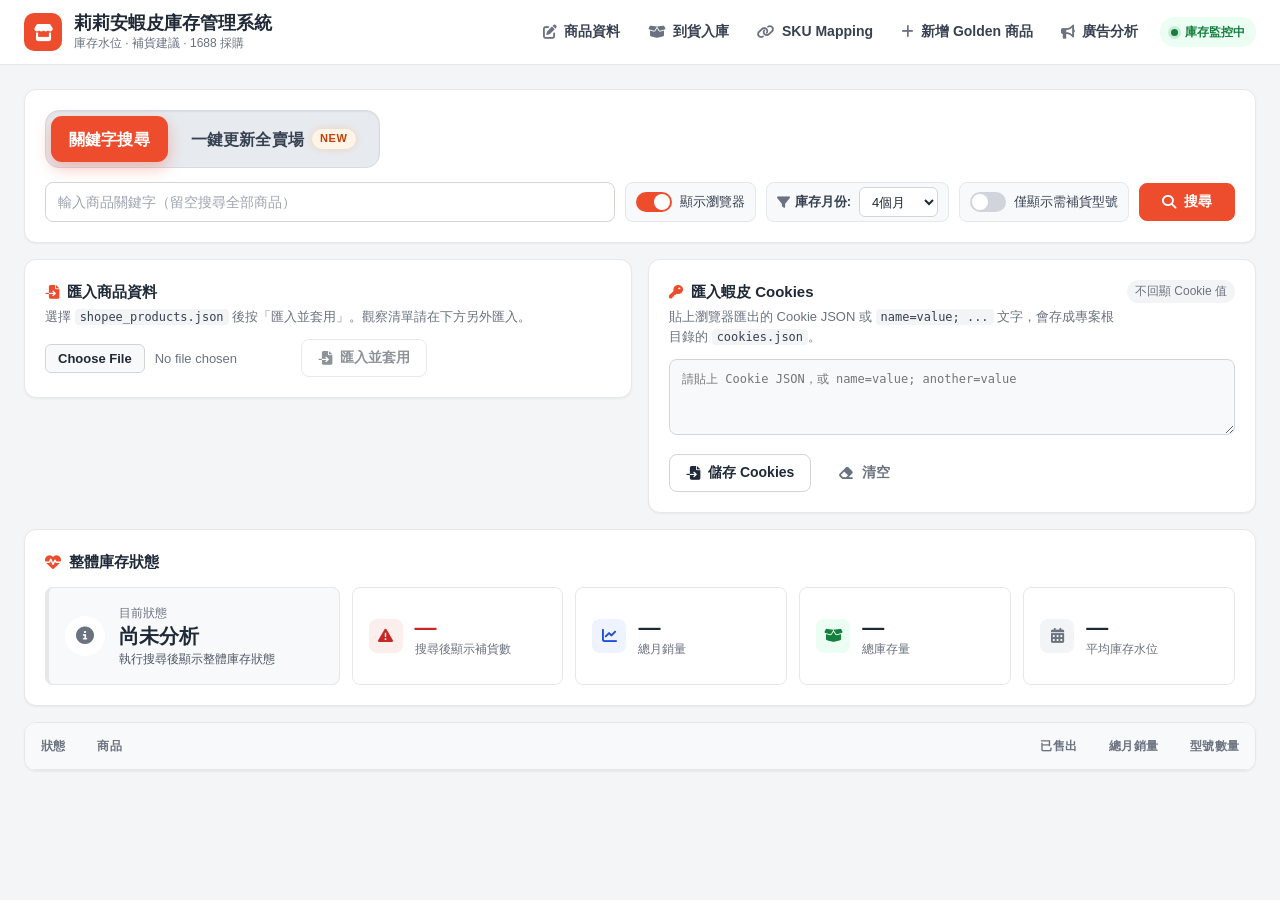
==== commit b8ee4333: "Snap the search toggle to a solid selected fill. The segment no longer fades in, so the accent backg" ====
--- a/index.html
+++ b/index.html
@@ -5,7 +5,7 @@
     <meta name="viewport" content="width=device-width, initial-scale=1.0">
     <title>莉莉安蝦皮庫存管理系統</title>
     <link rel="stylesheet" href="https://cdnjs.cloudflare.com/ajax/libs/font-awesome/6.4.0/css/all.min.css">
-    <link rel="stylesheet" href="styles.css?v=20261015-search-toggle-new">
+    <link rel="stylesheet" href="styles.css?v=20261015-search-toggle-solid">
 </head>
 <body class="inventory-home">
     <header>
@@ -333,6 +333,6 @@
 
     <section id="restockOperationStatus" class="restock-operation-status" aria-live="polite" hidden></section>
 
-    <script src="script.js?v=20261015-search-toggle-new"></script>
+    <script src="script.js?v=20261015-search-toggle-solid"></script>
 </body>
 </html>
--- a/styles.css
+++ b/styles.css
@@ -2417,6 +2417,7 @@
     letter-spacing: 0.01em;
     box-shadow: none;
     white-space: nowrap;
+    transition: none;
 }
 
 .inventory-home .container .search-mode button.search-mode-option:hover:not(.is-active),
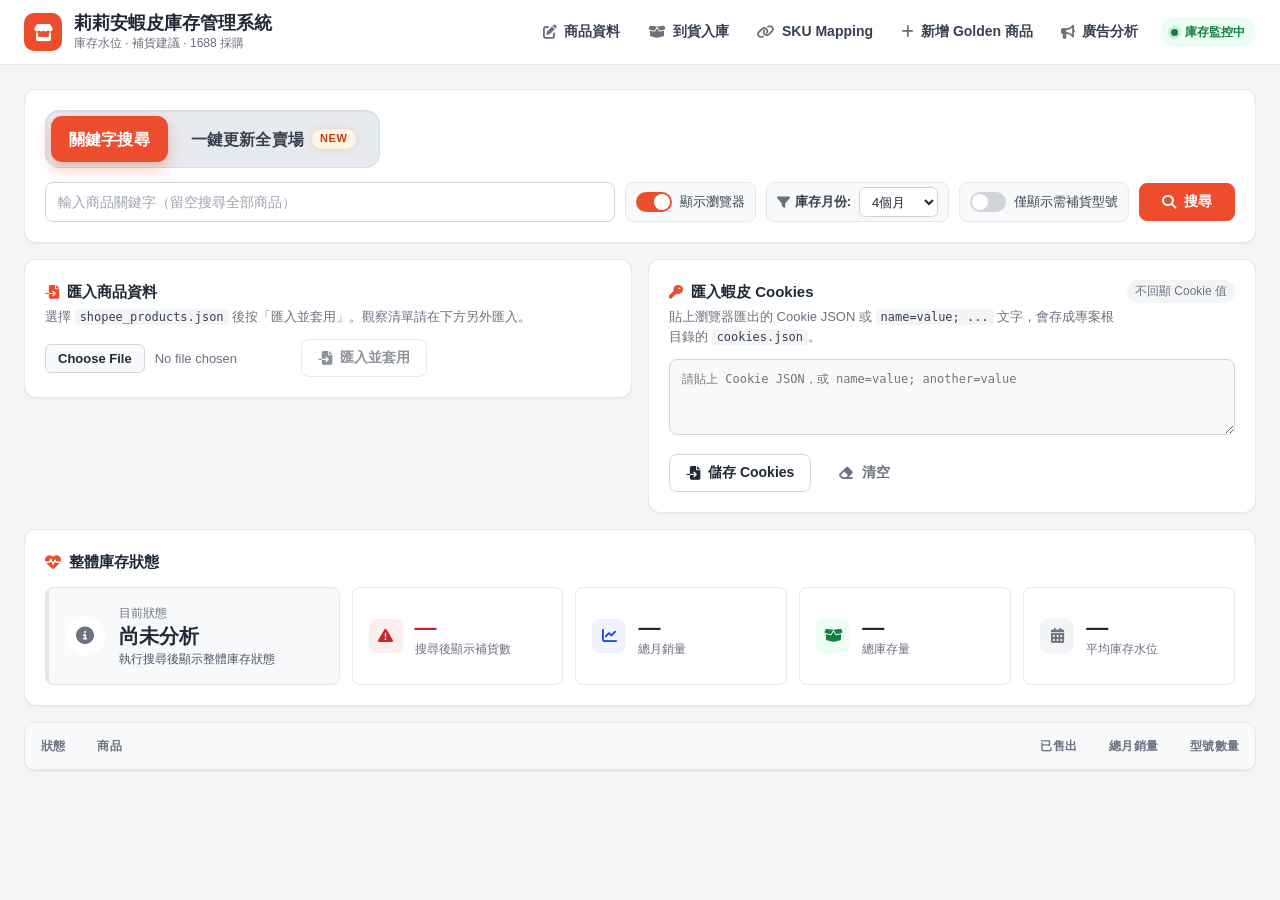
==== commit d8239af4: "Remove the unused sales-file import and lock the toggle while updating. The manual parentskudetail u" ====
--- a/index.html
+++ b/index.html
@@ -5,7 +5,7 @@
     <meta name="viewport" content="width=device-width, initial-scale=1.0">
     <title>莉莉安蝦皮庫存管理系統</title>
     <link rel="stylesheet" href="https://cdnjs.cloudflare.com/ajax/libs/font-awesome/6.4.0/css/all.min.css">
-    <link rel="stylesheet" href="styles.css?v=20261015-search-toggle-solid">
+    <link rel="stylesheet" href="styles.css?v=20261015-toggle-lock">
 </head>
 <body class="inventory-home">
     <header>
@@ -333,6 +333,6 @@
 
     <section id="restockOperationStatus" class="restock-operation-status" aria-live="polite" hidden></section>
 
-    <script src="script.js?v=20261015-search-toggle-solid"></script>
+    <script src="script.js?v=20261015-toggle-lock"></script>
 </body>
 </html>
--- a/styles.css
+++ b/styles.css
@@ -2504,22 +2504,27 @@
 
 .inventory-home .one-click-slot {
     display: flex;
-    flex-direction: column;
-    align-items: stretch;
-    gap: 4px;
+    flex-direction: row;
+    align-items: center;
+    gap: 10px;
+    min-height: 40px;
 }
 
 .inventory-home #oneClickUpdateButton {
-    width: 100%;
+    flex: 1 1 auto;
+    width: auto;
+    min-width: 180px;
     min-height: 40px;
 }
 
 .inventory-home .one-click-hint {
+    flex: 0 0 auto;
     margin: 0;
     color: #6b7280;
     font-size: 12px;
     font-weight: 500;
     line-height: 1.4;
+    white-space: nowrap;
 }
 
 .inventory-home input[type="text"] {
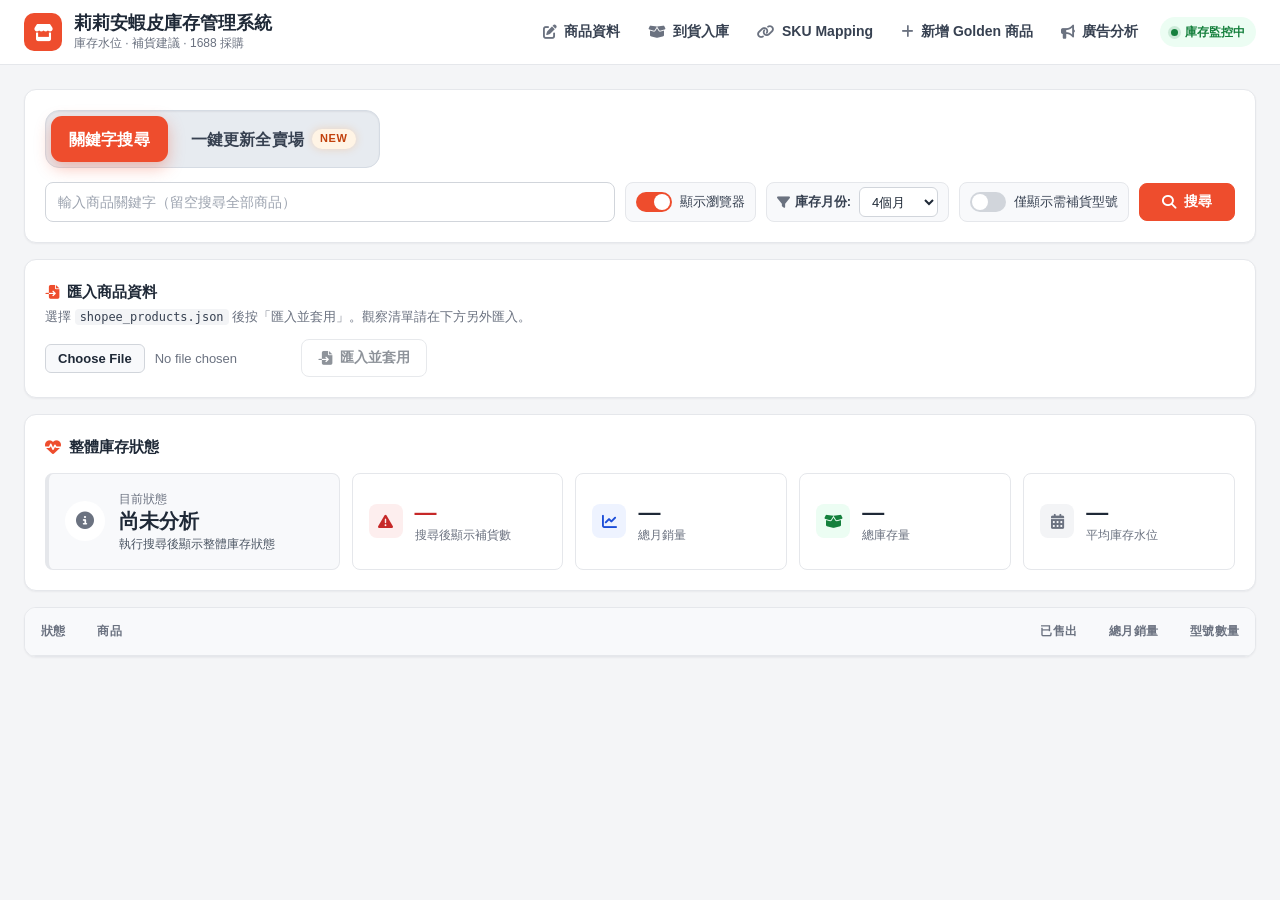
==== commit b563633b: "Add automatic Shopee cookie fallback for search and one-click update Remove the homepage cookie impo" ====
--- a/index.html
+++ b/index.html
@@ -5,7 +5,7 @@
     <meta name="viewport" content="width=device-width, initial-scale=1.0">
     <title>莉莉安蝦皮庫存管理系統</title>
     <link rel="stylesheet" href="https://cdnjs.cloudflare.com/ajax/libs/font-awesome/6.4.0/css/all.min.css">
-    <link rel="stylesheet" href="styles.css?v=20261015-toggle-lock">
+    <link rel="stylesheet" href="styles.css?v=20261015-cookie-fallback">
 </head>
 <body class="inventory-home">
     <header>
@@ -116,28 +116,6 @@
                         匯入並套用
                     </button>
                     <span id="shopeeProductsImportStatus" class="shopee-products-import-status" role="status" aria-live="polite"></span>
-                </div>
-            </div>
-
-            <div class="card cookie-import-card">
-                <div class="cookie-import-header">
-                    <div>
-                        <h3><i class="fas fa-key"></i> 匯入蝦皮 Cookies</h3>
-                        <p>貼上瀏覽器匯出的 Cookie JSON 或 <code>name=value; ...</code> 文字，會存成專案根目錄的 <code>cookies.json</code>。</p>
-                    </div>
-                    <span class="cookie-import-hint">不回顯 Cookie 值</span>
-                </div>
-                <textarea id="cookieImportText" class="cookie-import-textarea" rows="3" spellcheck="false" placeholder="請貼上 Cookie JSON，或 name=value; another=value" autocomplete="off"></textarea>
-                <div class="cookie-import-actions">
-                    <button id="cookieImportButton" class="btn-secondary" type="button">
-                        <i class="fas fa-file-import"></i>
-                        儲存 Cookies
-                    </button>
-                    <button id="cookieImportClearButton" class="btn-outline" type="button">
-                        <i class="fas fa-eraser"></i>
-                        清空
-                    </button>
-                    <span id="cookieImportStatus" class="cookie-import-status" role="status" aria-live="polite"></span>
                 </div>
             </div>
         </section>
@@ -333,6 +311,26 @@
 
     <section id="restockOperationStatus" class="restock-operation-status" aria-live="polite" hidden></section>
 
-    <script src="script.js?v=20261015-toggle-lock"></script>
+    <div id="cookiePasteModal" class="alibaba-modal hidden" hidden>
+        <div class="alibaba-modal-backdrop" data-cookie-paste-close="true"></div>
+        <div class="alibaba-modal-panel cookie-paste-panel" role="dialog" aria-modal="true" aria-labelledby="cookiePasteTitle">
+            <div class="alibaba-modal-header">
+                <h3 id="cookiePasteTitle"><i class="fas fa-key"></i> 請貼上蝦皮 Cookies</h3>
+                <button type="button" class="alibaba-modal-close" data-cookie-paste-close="true" aria-label="關閉">×</button>
+            </div>
+            <div class="cookie-paste-body">
+                <p>目前的 Cookies 無法使用，也讀不到已登入的賣家中心。請貼上 Cookie JSON，或 <code>name=value; ...</code> 文字。檢查通過後會自動繼續剛才的搜尋或一鍵更新。</p>
+                <p class="cookie-import-hint">不會把 Cookie 值顯示回來</p>
+                <textarea id="cookiePasteText" class="cookie-import-textarea" rows="5" spellcheck="false" placeholder="請貼上 Cookie JSON，或 name=value; another=value" autocomplete="off"></textarea>
+                <div class="alibaba-modal-actions cookie-paste-actions">
+                    <button id="cookiePasteSubmit" class="btn-primary" type="button">儲存並繼續</button>
+                    <button id="cookiePasteCancel" class="btn-outline" type="button" data-cookie-paste-close="true">取消</button>
+                    <span id="cookiePasteStatus" class="cookie-import-status" role="status" aria-live="polite"></span>
+                </div>
+            </div>
+        </div>
+    </div>
+
+    <script src="script.js?v=20261015-cookie-fallback"></script>
 </body>
 </html>
--- a/styles.css
+++ b/styles.css
@@ -2635,7 +2635,7 @@
 /* Data import tools -------------------------------------------------------- */
 .inventory-home .home-tools {
     display: grid;
-    grid-template-columns: minmax(0, 1fr) minmax(0, 1fr);
+    grid-template-columns: minmax(0, 1fr);
     align-items: start;
     gap: 16px;
     margin-bottom: 16px;
@@ -2720,6 +2720,30 @@
 .inventory-home .personal-watchlist-status {
     min-height: 0;
     font-size: 13px;
+}
+
+.cookie-paste-body {
+    padding: 0 20px 20px;
+}
+
+.cookie-paste-body p {
+    margin: 0 0 12px;
+    color: #4b5563;
+    font-size: 14px;
+    line-height: 1.5;
+}
+
+.cookie-paste-panel .cookie-import-textarea {
+    width: 100%;
+    box-sizing: border-box;
+}
+
+.cookie-paste-actions {
+    display: flex;
+    flex-wrap: wrap;
+    align-items: center;
+    gap: 10px;
+    margin-top: 12px;
 }
 
 /* Dashboard ---------------------------------------------------------------- */
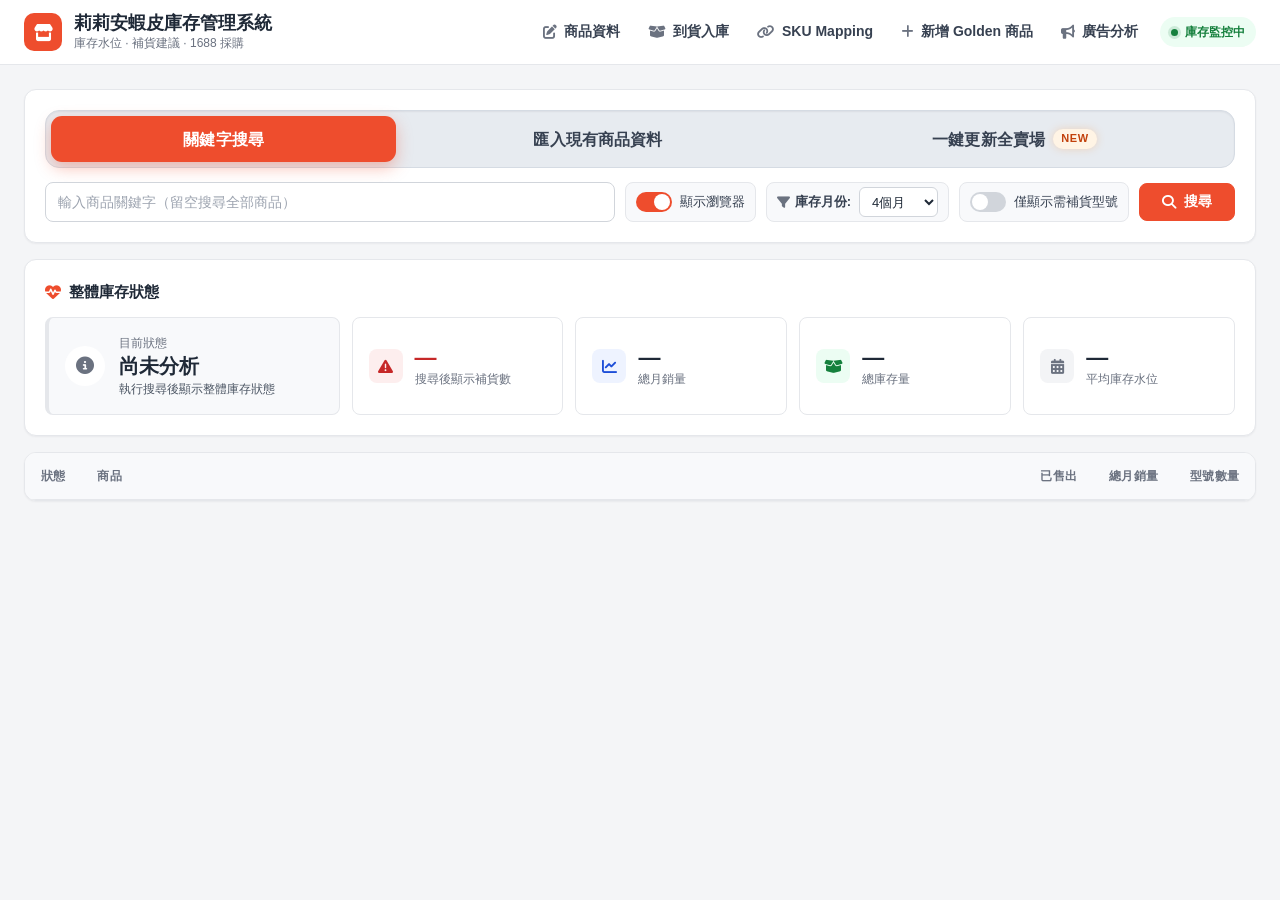
==== commit 962cc1de: "Move product import into the homepage search toggle Add a middle segment so an existing shopee_produ" ====
--- a/index.html
+++ b/index.html
@@ -5,7 +5,7 @@
     <meta name="viewport" content="width=device-width, initial-scale=1.0">
     <title>莉莉安蝦皮庫存管理系統</title>
     <link rel="stylesheet" href="https://cdnjs.cloudflare.com/ajax/libs/font-awesome/6.4.0/css/all.min.css">
-    <link rel="stylesheet" href="styles.css?v=20261015-cookie-fallback">
+    <link rel="stylesheet" href="styles.css?v=20261015-import-mode">
 </head>
 <body class="inventory-home">
     <header>
@@ -52,11 +52,20 @@
         <div class="card">
             <div class="search-mode" role="group" aria-label="更新方式">
                 <button type="button" id="searchModeKeyword" class="search-mode-option is-active" aria-pressed="true">關鍵字搜尋</button>
+                <button type="button" id="searchModeImport" class="search-mode-option" aria-pressed="false">匯入現有商品資料</button>
                 <button type="button" id="searchModeOneClick" class="search-mode-option" aria-pressed="false" title="新功能：採用 Excel，比整店爬蟲快">一鍵更新全賣場<span class="search-mode-new" aria-hidden="true">NEW</span></button>
             </div>
             <div class="search-container">
                 <div class="search-input-slot" id="searchInputSlot">
                     <input type="text" id="searchInput" placeholder="輸入商品關鍵字（留空搜尋全部商品）" aria-label="商品關鍵字">
+                </div>
+                <div class="import-products-slot" id="importProductsSlot" hidden>
+                    <input id="shopeeProductsFile" type="file" accept=".json,application/json" aria-label="選擇 shopee_products.json">
+                    <button id="shopeeProductsImportButton" class="btn-secondary" type="button" disabled>
+                        <i class="fas fa-file-import"></i>
+                        匯入並套用
+                    </button>
+                    <span id="shopeeProductsImportStatus" class="shopee-products-import-status" role="status" aria-live="polite"></span>
                 </div>
                 <div class="one-click-slot" id="oneClickSlot" hidden>
                     <button id="oneClickUpdateButton" class="btn-primary" type="button">
@@ -100,25 +109,6 @@
                 </button>
             </div>
         </div>
-
-        <section class="home-tools" aria-label="資料匯入">
-            <div class="card cookie-import-card shopee-products-import-card">
-                <div class="cookie-import-header">
-                    <div>
-                        <h3><i class="fas fa-file-import"></i> 匯入商品資料</h3>
-                        <p>選擇 <code>shopee_products.json</code> 後按「匯入並套用」。觀察清單請在下方另外匯入。</p>
-                    </div>
-                </div>
-                <div class="shopee-products-import-actions">
-                    <input id="shopeeProductsFile" type="file" accept=".json,application/json">
-                    <button id="shopeeProductsImportButton" class="btn-secondary" type="button" disabled>
-                        <i class="fas fa-file-import"></i>
-                        匯入並套用
-                    </button>
-                    <span id="shopeeProductsImportStatus" class="shopee-products-import-status" role="status" aria-live="polite"></span>
-                </div>
-            </div>
-        </section>
 
         <!-- 庫存健康儀表板 (Dashboard Summary) -->
         <div class="card dashboard-summary" id="dashboardSummary">
@@ -331,6 +321,6 @@
         </div>
     </div>
 
-    <script src="script.js?v=20261015-cookie-fallback"></script>
+    <script src="script.js?v=20261015-import-mode"></script>
 </body>
 </html>
--- a/styles.css
+++ b/styles.css
@@ -366,14 +366,6 @@
     color: #c62828;
 }
 
-.shopee-products-import-actions {
-    display: flex;
-    align-items: center;
-    flex-wrap: wrap;
-    gap: 10px;
-    margin-top: 12px;
-}
-
 .shopee-products-import-status {
     min-height: 22px;
     color: var(--dark-gray);
@@ -425,11 +417,6 @@
     .cookie-import-actions {
         align-items: stretch;
         flex-wrap: wrap;
-    }
-
-    .shopee-products-import-actions {
-        align-items: stretch;
-        flex-direction: column;
     }
 
     .personal-watchlist-actions {
@@ -2388,9 +2375,12 @@
 
 /* Form controls ------------------------------------------------------------ */
 .inventory-home .search-mode {
-    display: inline-flex;
+    display: flex;
     flex-wrap: wrap;
     align-items: stretch;
+    width: 100%;
+    max-width: 100%;
+    box-sizing: border-box;
     margin: 0 0 14px;
     padding: 5px;
     border: 1px solid #d5dbe3;
@@ -2405,6 +2395,9 @@
     align-items: center;
     justify-content: center;
     gap: 8px;
+    flex: 1 1 auto;
+    min-width: 0;
+    max-width: 100%;
     min-height: 46px;
     padding: 10px 18px;
     border: 0;
@@ -2486,12 +2479,18 @@
 }
 
 .inventory-home .search-input-slot,
+.inventory-home .import-products-slot,
 .inventory-home .one-click-slot {
     flex: 1 1 280px;
-    min-width: 240px;
+    min-width: 0;
+    height: 40px;
+    min-height: 40px;
+    max-height: 40px;
+    box-sizing: border-box;
 }
 
 .inventory-home .search-input-slot[hidden],
+.inventory-home .import-products-slot[hidden],
 .inventory-home .one-click-slot[hidden],
 .inventory-home #searchButton[hidden] {
     display: none !important;
@@ -2502,12 +2501,41 @@
     min-width: 0;
 }
 
+.inventory-home .import-products-slot,
 .inventory-home .one-click-slot {
     display: flex;
     flex-direction: row;
     align-items: center;
     gap: 10px;
+}
+
+.inventory-home .import-products-slot {
+    overflow: hidden;
+}
+
+.inventory-home .import-products-slot input[type="file"] {
+    flex: 1 1 140px;
+    width: auto;
+    min-width: 0;
+    height: 32px;
+    margin: 0;
+}
+
+.inventory-home #shopeeProductsImportButton {
+    flex: 0 1 auto;
+    width: auto;
+    min-width: 0;
+    height: 40px;
     min-height: 40px;
+    max-width: 100%;
+}
+
+.inventory-home .import-products-slot .shopee-products-import-status {
+    flex: 1 1 80px;
+    min-width: 0;
+    overflow: hidden;
+    text-overflow: ellipsis;
+    white-space: nowrap;
 }
 
 .inventory-home #oneClickUpdateButton {
@@ -2633,18 +2661,6 @@
 }
 
 /* Data import tools -------------------------------------------------------- */
-.inventory-home .home-tools {
-    display: grid;
-    grid-template-columns: minmax(0, 1fr);
-    align-items: start;
-    gap: 16px;
-    margin-bottom: 16px;
-}
-
-.inventory-home .home-tools .card {
-    margin-bottom: 0;
-}
-
 .inventory-home .cookie-import-card,
 .inventory-home .personal-watchlist-card {
     background: var(--home-surface);
@@ -2705,7 +2721,6 @@
 }
 
 .inventory-home .cookie-import-actions,
-.inventory-home .shopee-products-import-actions,
 .inventory-home .personal-watchlist-actions {
     gap: 10px;
     margin-top: 12px;
@@ -3306,8 +3321,10 @@
 
     .inventory-home #searchInput,
     .inventory-home .search-input-slot,
+    .inventory-home .import-products-slot,
     .inventory-home .one-click-slot {
         flex-basis: 100%;
+        min-width: 0;
     }
 
     .inventory-home .dashboard-content {
@@ -3316,10 +3333,6 @@
 }
 
 @media (max-width: 900px) {
-    .inventory-home .home-tools {
-        grid-template-columns: 1fr;
-    }
-
     .inventory-home .dashboard-metrics {
         grid-template-columns: repeat(2, minmax(0, 1fr));
     }
@@ -3402,6 +3415,17 @@
     .inventory-home .product-list th,
     .inventory-home .product-list td {
         padding: 12px;
+    }
+}
+
+@media (max-width: 640px) {
+    .inventory-home .container .search-mode button.search-mode-option {
+        flex: 1 1 calc(50% - 5px);
+        padding: 8px 10px;
+        font-size: 14px;
+        white-space: normal;
+        text-align: center;
+        line-height: 1.3;
     }
 }
 
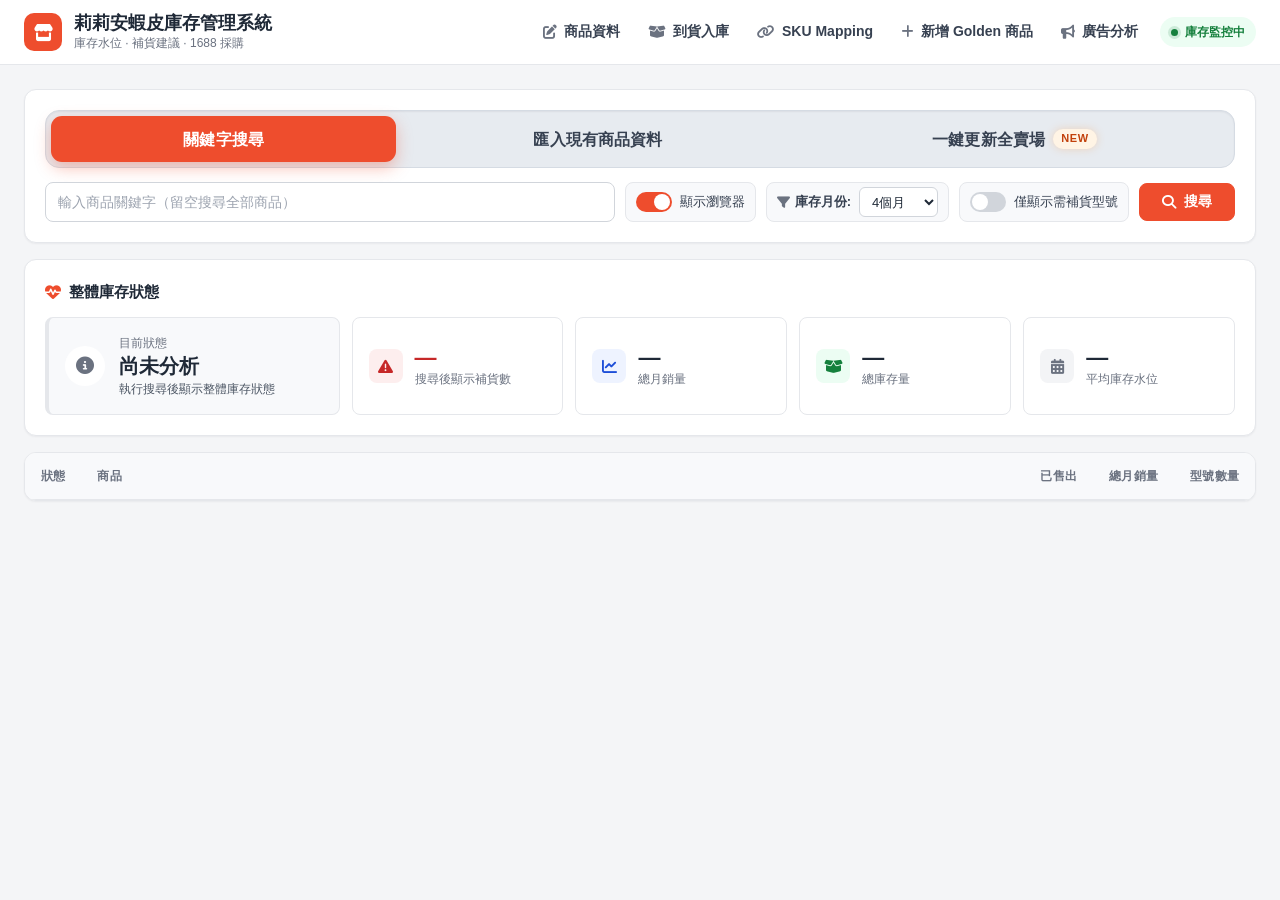
==== commit f227a111: "Let import status and the one-click hint wrap without shifting the search row Show the full import m" ====
--- a/index.html
+++ b/index.html
@@ -5,7 +5,7 @@
     <meta name="viewport" content="width=device-width, initial-scale=1.0">
     <title>莉莉安蝦皮庫存管理系統</title>
     <link rel="stylesheet" href="https://cdnjs.cloudflare.com/ajax/libs/font-awesome/6.4.0/css/all.min.css">
-    <link rel="stylesheet" href="styles.css?v=20261015-import-mode">
+    <link rel="stylesheet" href="styles.css?v=20261015-import-wrap">
 </head>
 <body class="inventory-home">
     <header>
--- a/styles.css
+++ b/styles.css
@@ -2483,9 +2483,9 @@
 .inventory-home .one-click-slot {
     flex: 1 1 280px;
     min-width: 0;
-    height: 40px;
+    max-width: 100%;
     min-height: 40px;
-    max-height: 40px;
+    height: auto;
     box-sizing: border-box;
 }
 
@@ -2507,10 +2507,11 @@
     flex-direction: row;
     align-items: center;
     gap: 10px;
+    max-width: 100%;
 }
 
 .inventory-home .import-products-slot {
-    overflow: hidden;
+    flex-wrap: wrap;
 }
 
 .inventory-home .import-products-slot input[type="file"] {
@@ -2530,23 +2531,32 @@
     max-width: 100%;
 }
 
-.inventory-home .import-products-slot .shopee-products-import-status {
-    flex: 1 1 80px;
+.inventory-home .import-products-slot .shopee-products-import-status:empty {
+    display: none;
+}
+
+.inventory-home .import-products-slot .shopee-products-import-status:not(:empty) {
+    flex: 1 0 100%;
     min-width: 0;
-    overflow: hidden;
-    text-overflow: ellipsis;
-    white-space: nowrap;
+    max-width: 100%;
+    overflow: visible;
+    text-overflow: unset;
+    white-space: normal;
+    line-height: 1.45;
 }
 
 .inventory-home #oneClickUpdateButton {
     flex: 1 1 auto;
     width: auto;
     min-width: 180px;
+    max-width: 100%;
     min-height: 40px;
 }
 
 .inventory-home .one-click-hint {
-    flex: 0 0 auto;
+    flex: 0 1 auto;
+    min-width: 0;
+    max-width: 100%;
     margin: 0;
     color: #6b7280;
     font-size: 12px;
@@ -3378,6 +3388,41 @@
     .inventory-home .search-container {
         flex-direction: column;
         align-items: stretch;
+        max-width: 100%;
+    }
+
+    /* Keyword mode keeps the search button on its own row. The other modes
+       reserve the same 38px row so switching does not change the card height.
+       The hidden attribute cannot be shown with visibility: it stays out of view. */
+    .inventory-home .search-container:has(#searchButton[hidden])::after {
+        content: "";
+        flex: 0 0 auto;
+        width: 100%;
+        height: 38px;
+    }
+
+    .inventory-home .search-input-slot,
+    .inventory-home .import-products-slot,
+    .inventory-home .one-click-slot {
+        /* One-click hint wraps onto a second line; keep the other slots as tall. */
+        min-height: calc(40px + 10px + 1.4em);
+        align-content: flex-start;
+    }
+
+    .inventory-home .one-click-slot {
+        flex-wrap: wrap;
+    }
+
+    .inventory-home .one-click-slot #oneClickUpdateButton {
+        flex: 1 1 100%;
+        width: auto;
+        min-width: 0;
+        max-width: 100%;
+    }
+
+    .inventory-home .one-click-hint {
+        flex: 1 1 100%;
+        white-space: normal;
     }
 
     .inventory-home input[type="text"] {
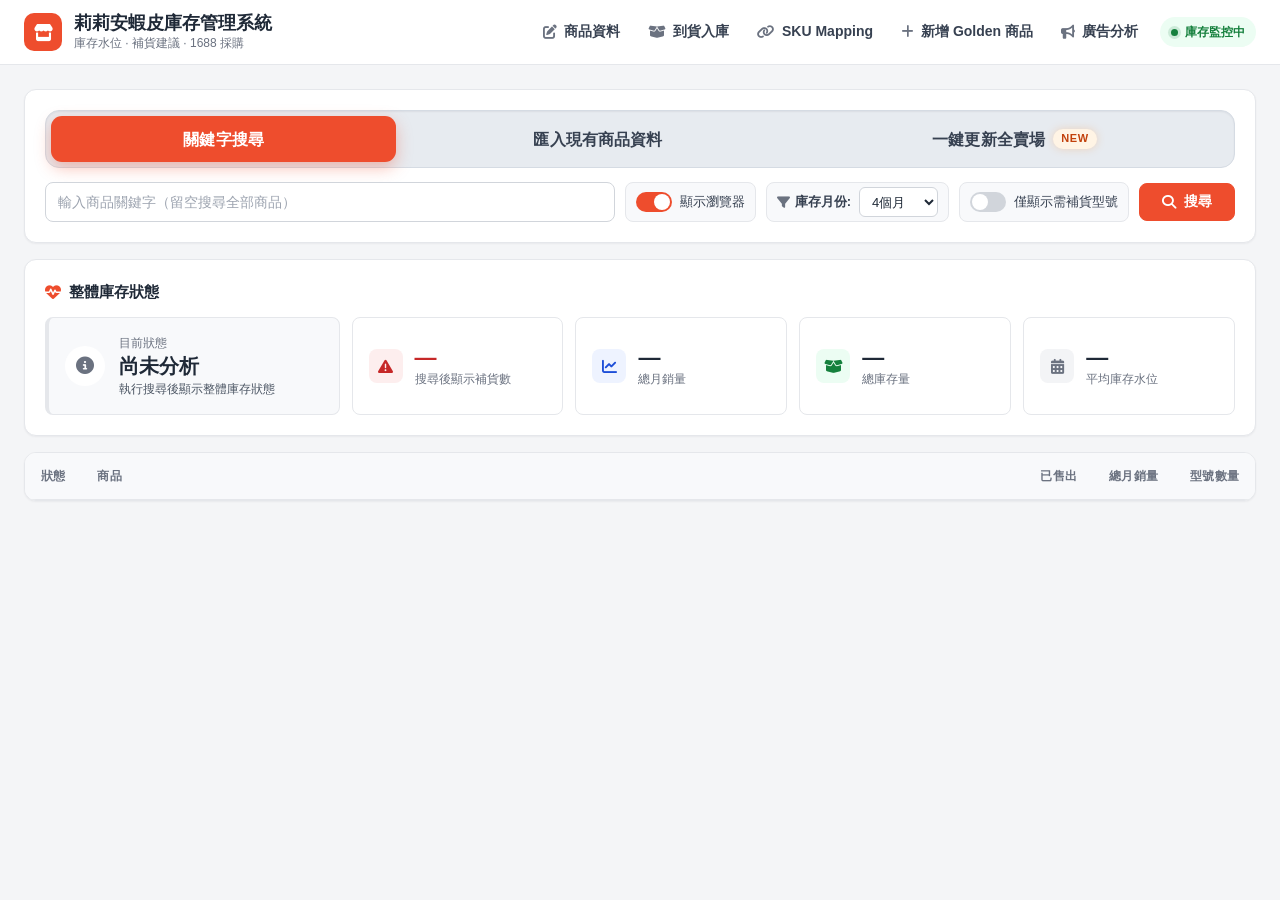
==== commit e80c7f0d: "一鍵更新完全改走賣家中心 API，圖片也從 API 拿，主頁文案更新 庫存、名稱、圖片、已售出與銷量都從 get_product_list 與數據中心 performance API 取得，不再下載價" ====
--- a/index.html
+++ b/index.html
@@ -53,7 +53,7 @@
             <div class="search-mode" role="group" aria-label="更新方式">
                 <button type="button" id="searchModeKeyword" class="search-mode-option is-active" aria-pressed="true">關鍵字搜尋</button>
                 <button type="button" id="searchModeImport" class="search-mode-option" aria-pressed="false">匯入現有商品資料</button>
-                <button type="button" id="searchModeOneClick" class="search-mode-option" aria-pressed="false" title="新功能：採用 Excel，比整店爬蟲快">一鍵更新全賣場<span class="search-mode-new" aria-hidden="true">NEW</span></button>
+                <button type="button" id="searchModeOneClick" class="search-mode-option" aria-pressed="false" title="新功能：直接讀賣家中心 API，不用下載 Excel">一鍵更新全賣場<span class="search-mode-new" aria-hidden="true">NEW</span></button>
             </div>
             <div class="search-container">
                 <div class="search-input-slot" id="searchInputSlot">
@@ -72,7 +72,7 @@
                         <i class="fas fa-arrows-rotate"></i>
                         一鍵更新全賣場庫存
                     </button>
-                    <p class="one-click-hint">新・採用 Excel，比整店爬蟲快</p>
+                    <p class="one-click-hint">新・直接讀賣家中心 API，約十幾秒更新庫存與銷量</p>
                 </div>
                 <div class="headless-option">
                     <label class="toggle-switch">
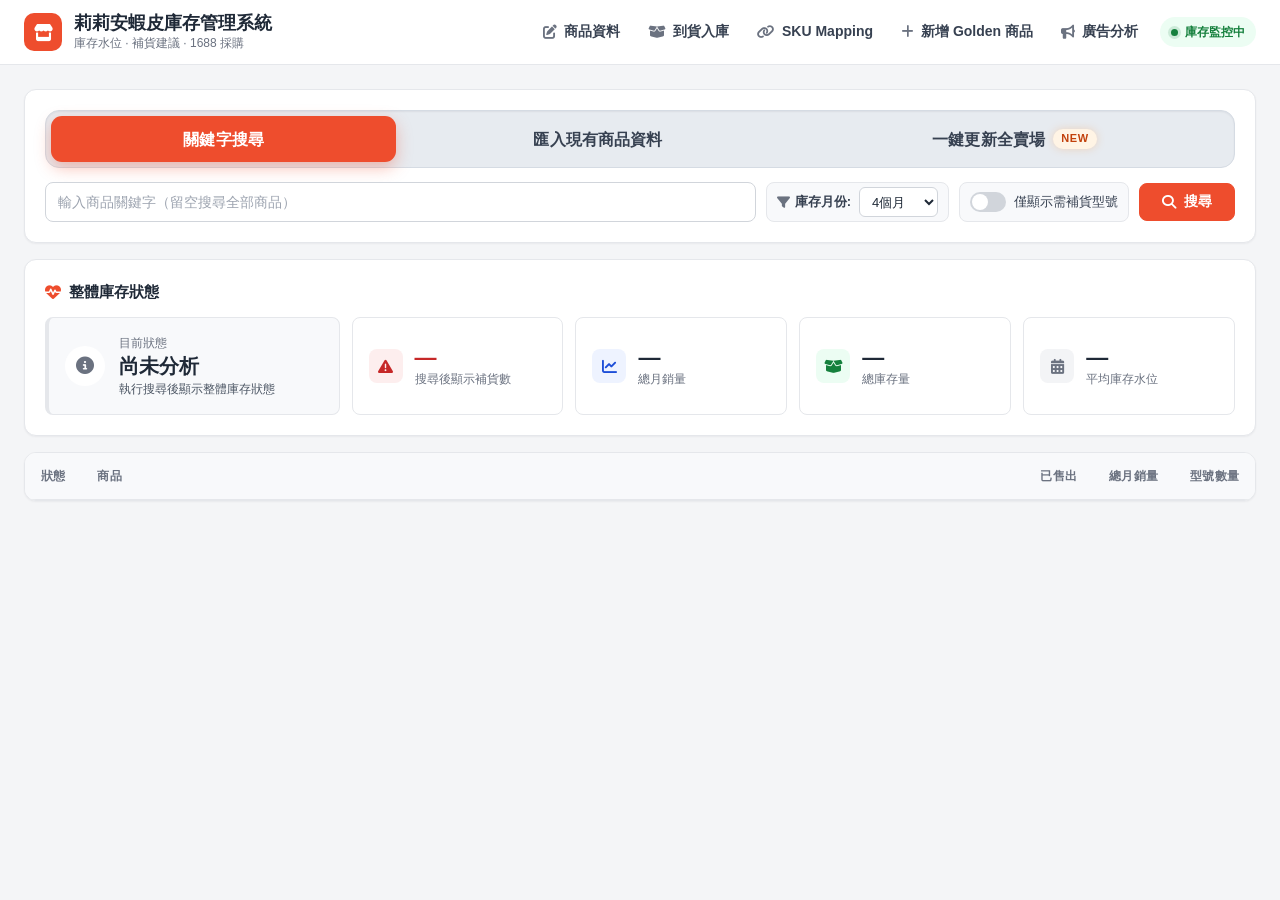
==== commit 6ef24841: "主頁拿掉「顯示瀏覽器」開關 搜尋預設用 cookies 直接讀賣家中心 API，不會開瀏覽器；只有退回逐頁爬時才開， 這時照舊顯示。廣告頁的開關不動。  Co-Authored-By: Claude " ====
--- a/index.html
+++ b/index.html
@@ -73,13 +73,6 @@
                         一鍵更新全賣場庫存
                     </button>
                     <p class="one-click-hint">新・直接讀賣家中心 API，約十幾秒更新庫存與銷量</p>
-                </div>
-                <div class="headless-option">
-                    <label class="toggle-switch">
-                        <input type="checkbox" id="headlessMode" checked>
-                        <span class="toggle-slider"></span>
-                    </label>
-                    <span>顯示瀏覽器</span>
                 </div>
                 <div class="filter-option">
                     <label for="inventoryMonth"><i class="fas fa-filter"></i> 庫存月份:</label>
